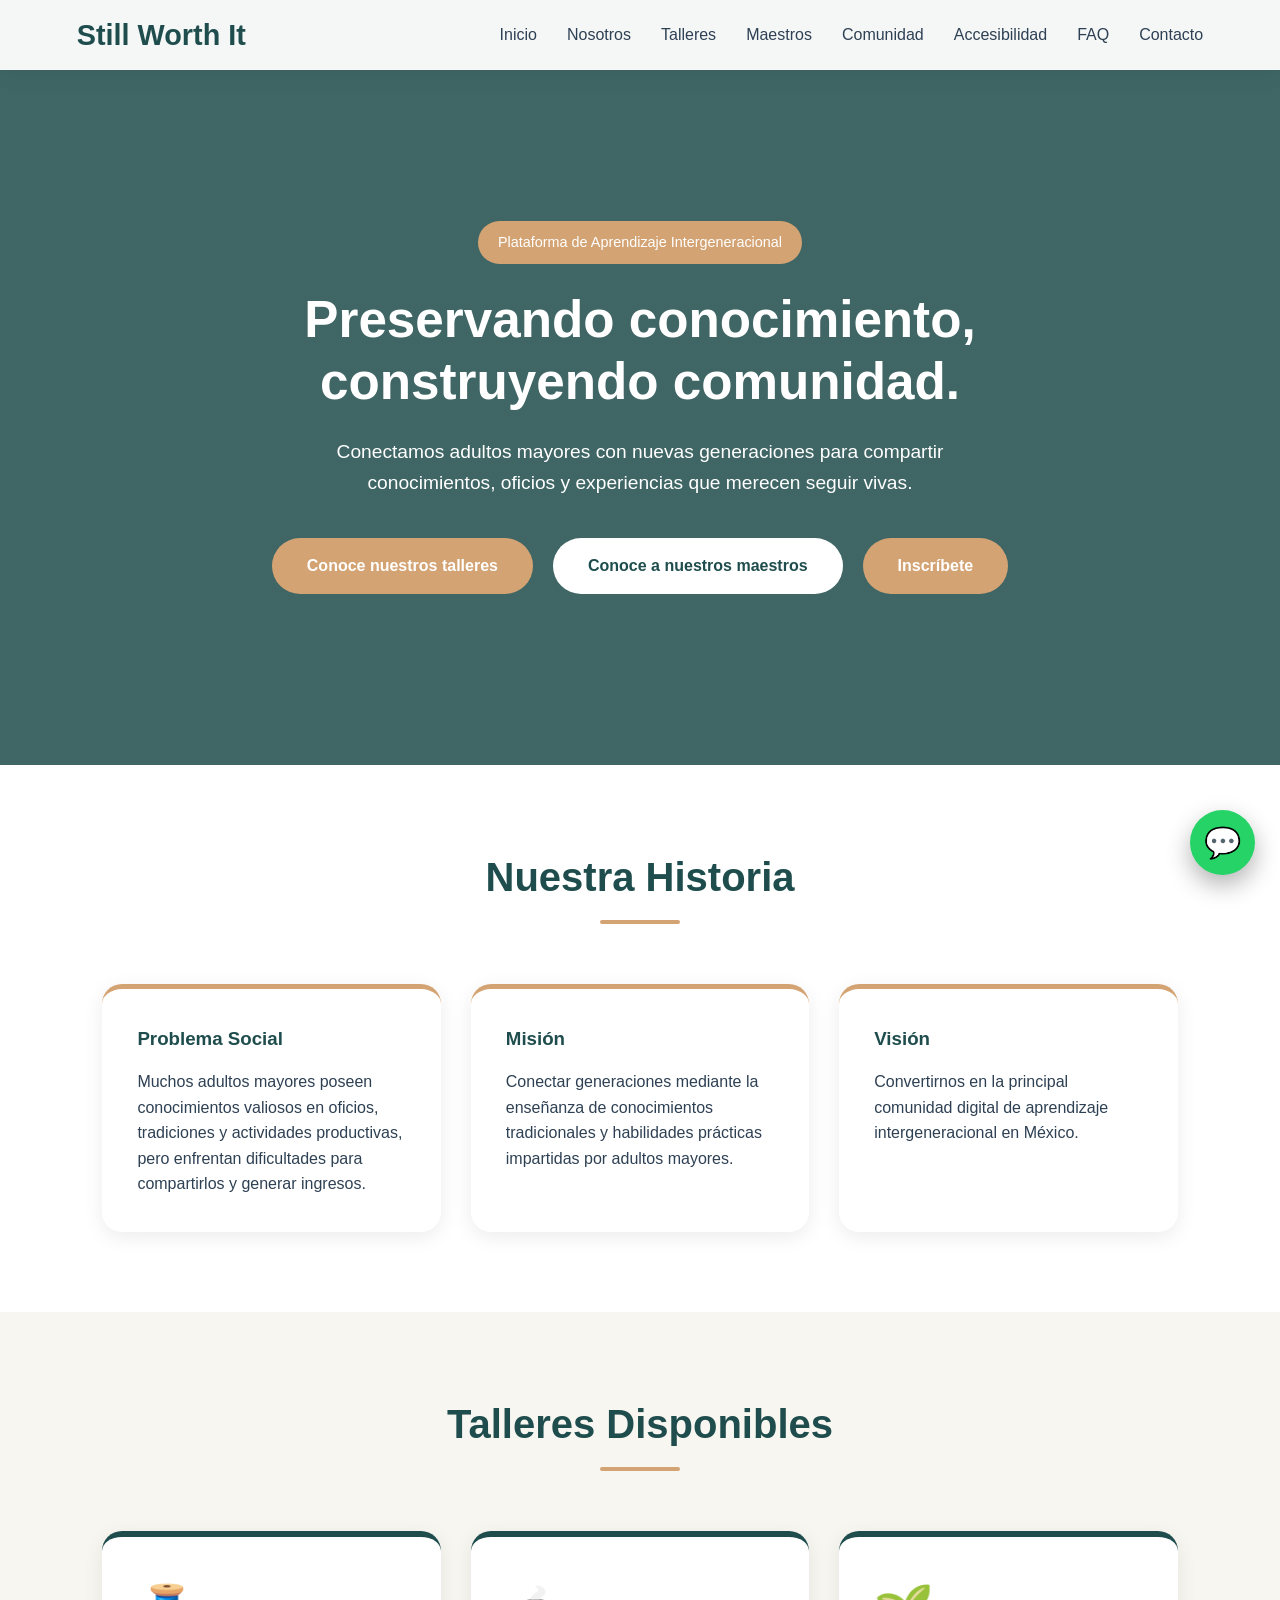
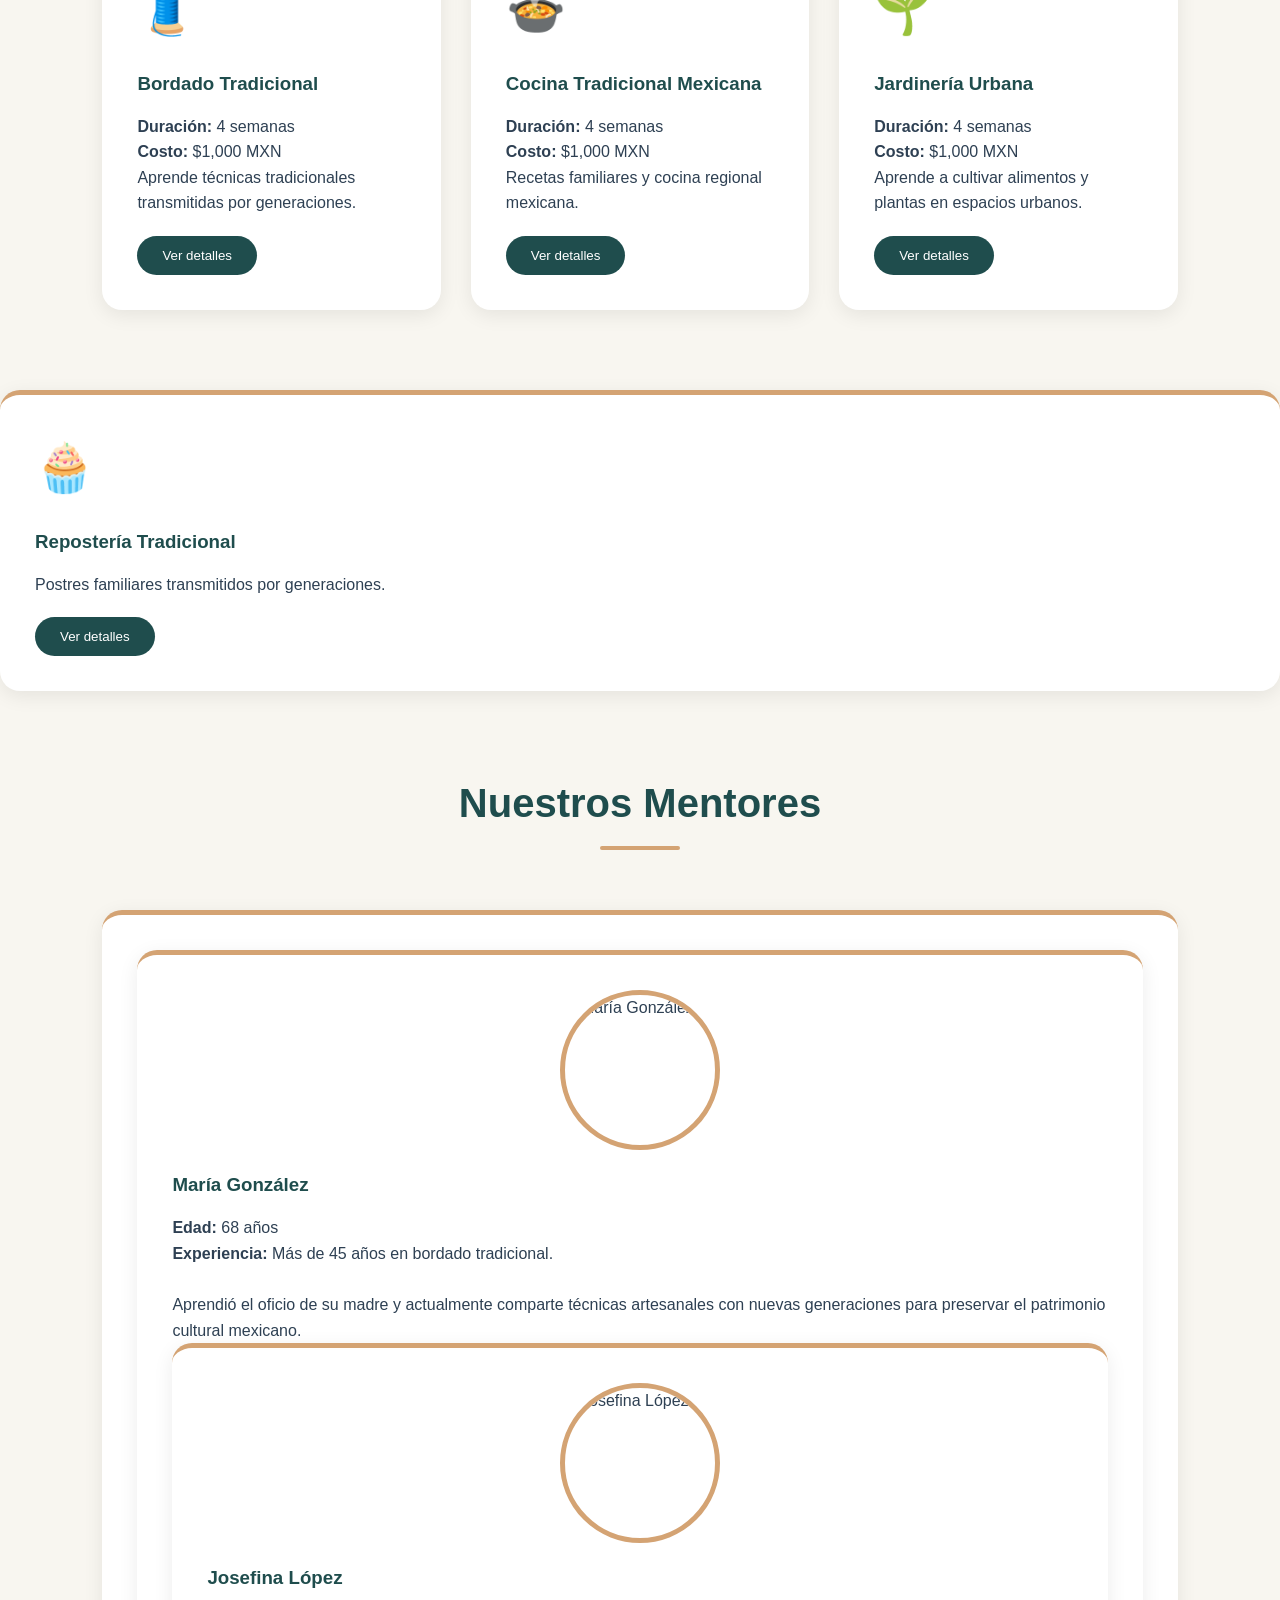
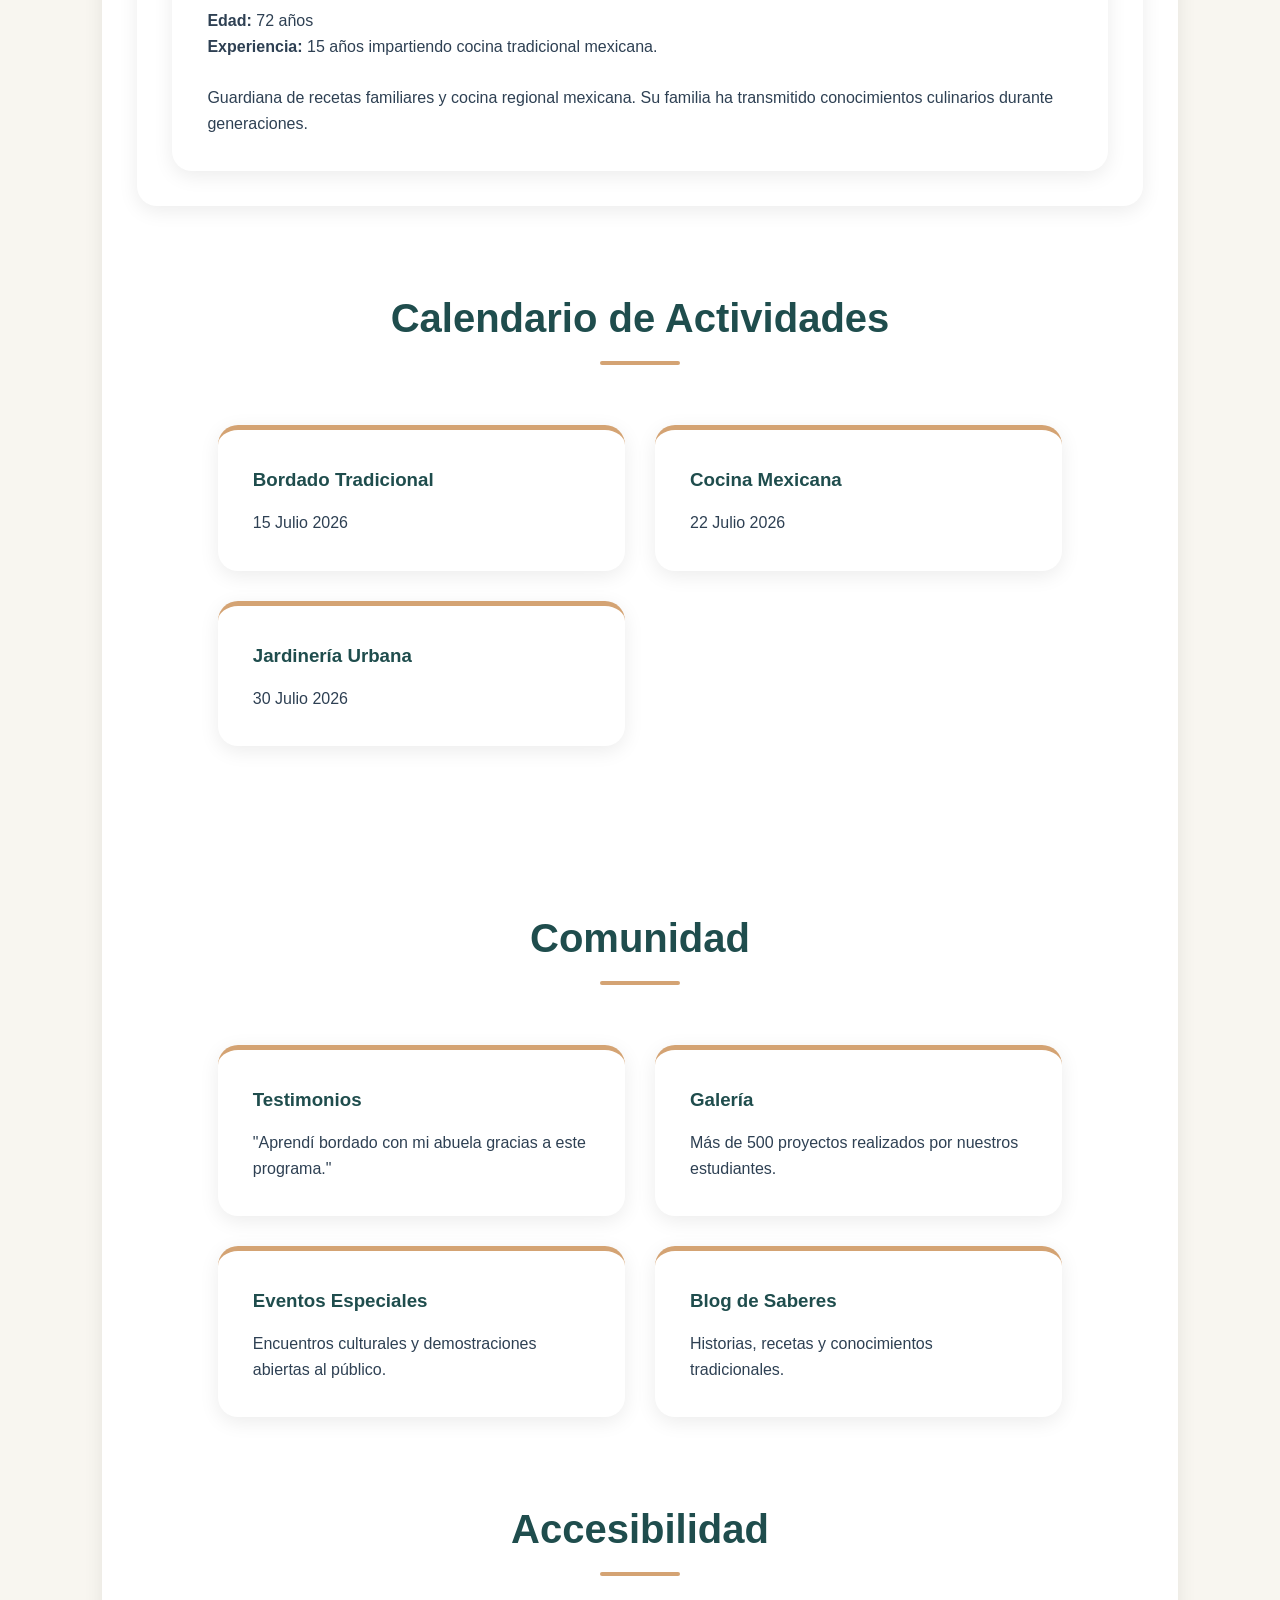
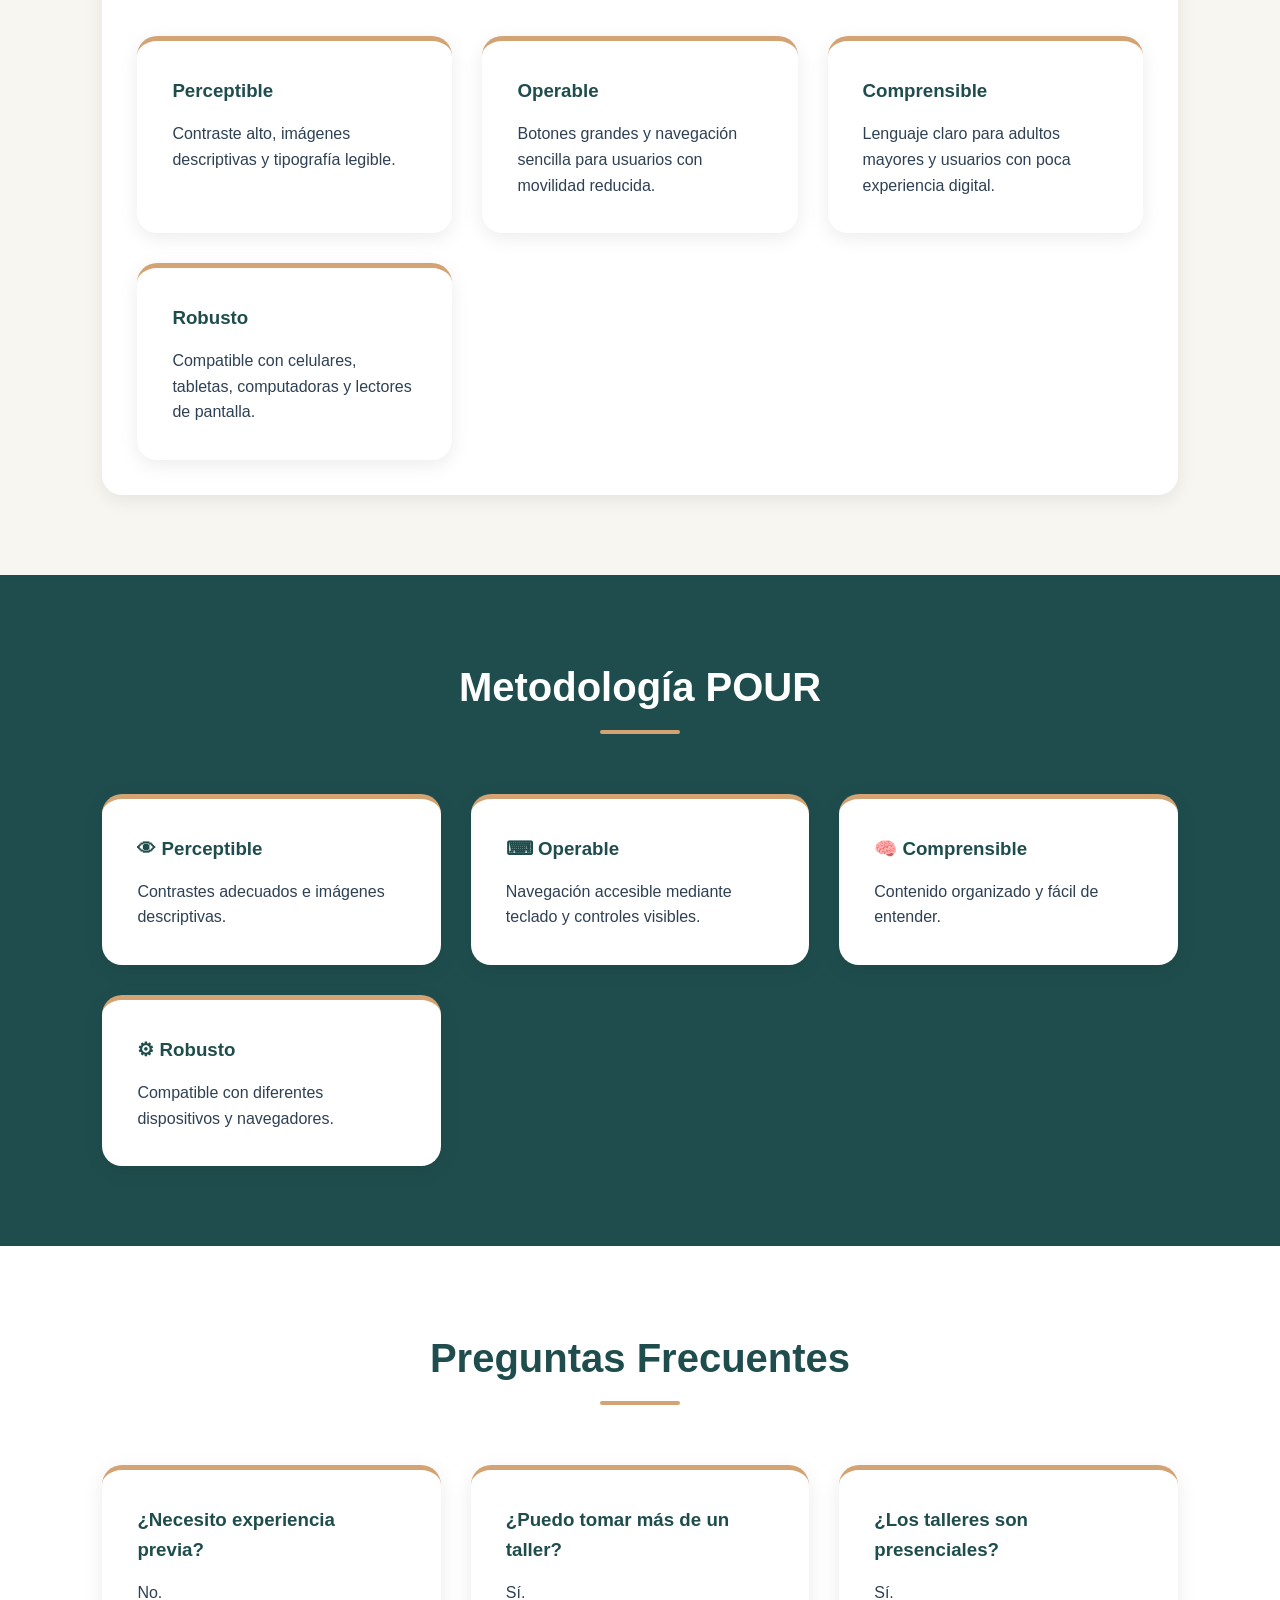
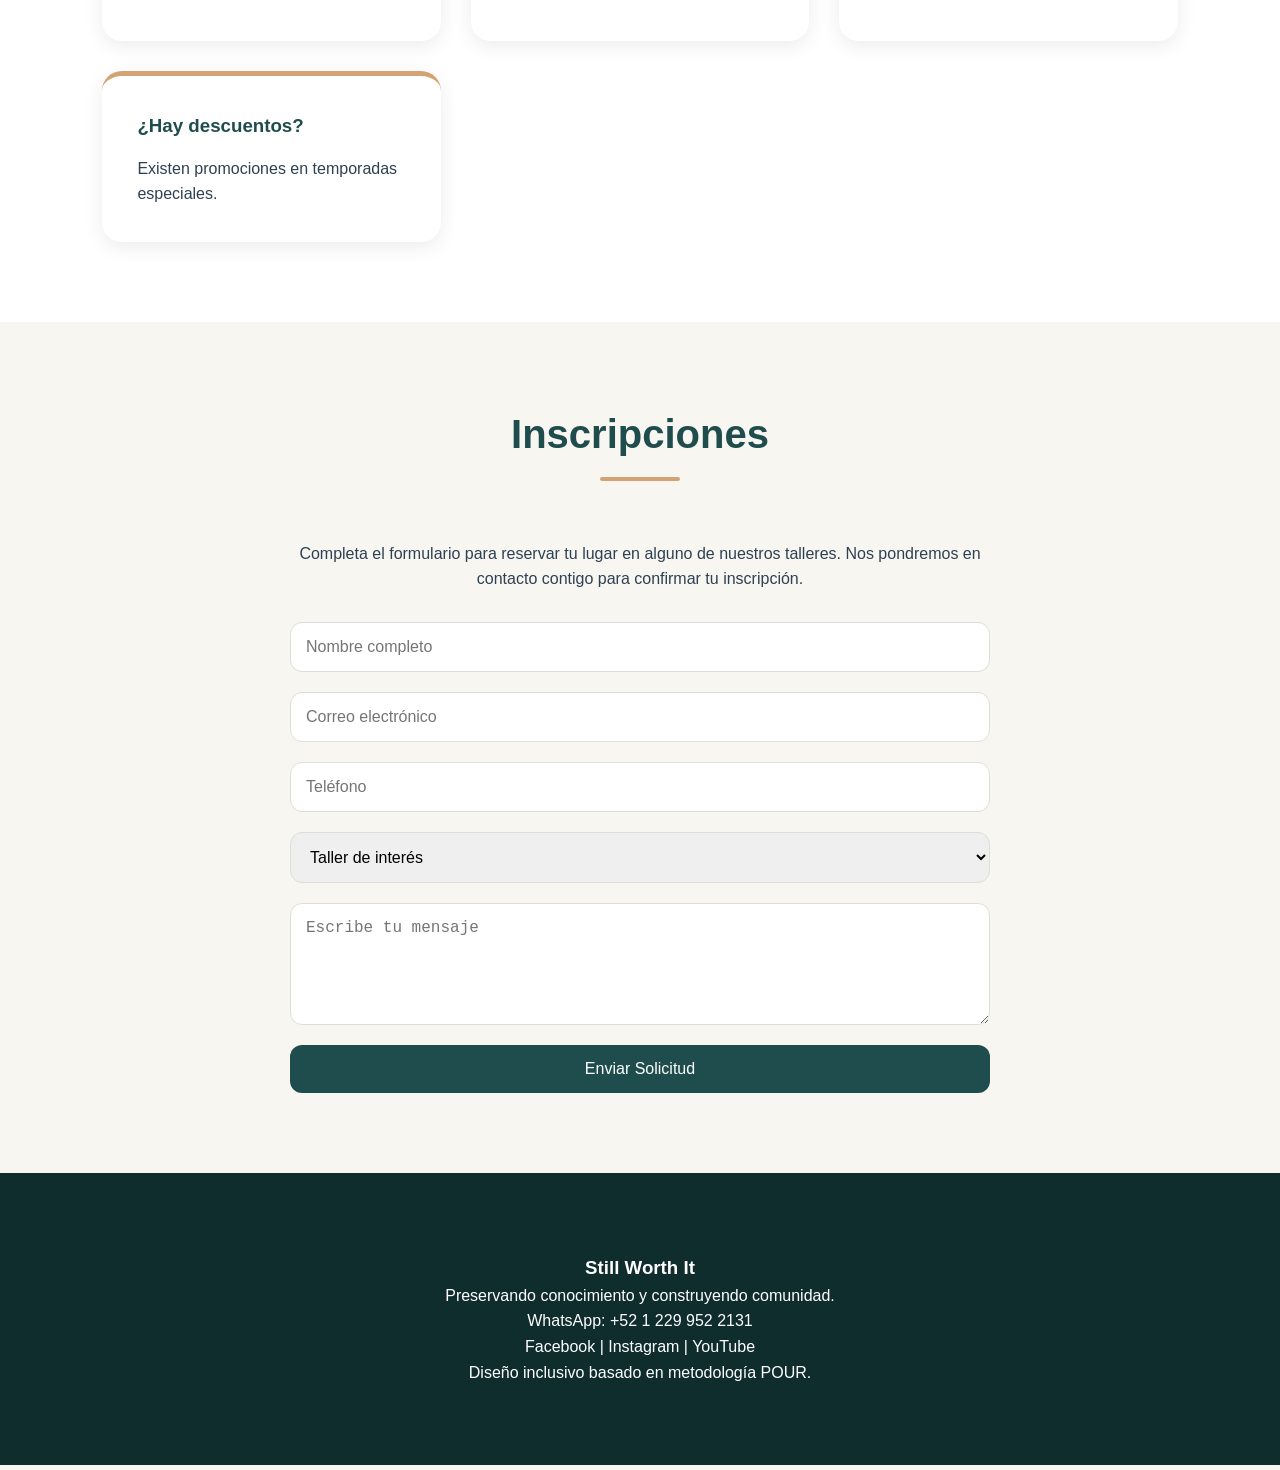
==== index.html @ 5012d3e4 "Eliminar accesibilidad duplicada y corregir talleres" ====
<!DOCTYPE html>
<html lang="es">

<head>

    <meta charset="UTF-8">
    <meta name="viewport" content="width=device-width, initial-scale=1.0">

    <title>Still Worth It</title>
<link rel="stylesheet"
href="static/css/style.css">

</head>

<body>

    <!-- NAVBAR -->

    <header class="navbar">

        <div class="logo">
            Still Worth It
        </div>

        <nav>

           <ul>
    <li><a href="#inicio">Inicio</a></li>
    <li><a href="#nosotros">Nosotros</a></li>
    <li><a href="#talleres">Talleres</a></li>
    <li><a href="#mentores">Maestros</a></li>
    <li><a href="#comunidad">Comunidad</a></li>
    <li><a href="#accesibilidad">Accesibilidad</a></li>
    <li><a href="#faq">FAQ</a></li>
    <li><a href="#contacto">Contacto</a></li>
</ul>

        </nav>

    </header>

    <!-- HERO -->

    <section id="inicio" class="hero">

        <div class="hero-content">

            <span class="badge">
                Plataforma de Aprendizaje Intergeneracional
            </span>

            <h1>
                Preservando conocimiento,
                construyendo comunidad.
            </h1>

            <p>

                Conectamos adultos mayores con nuevas generaciones para
                compartir conocimientos, oficios y experiencias que merecen
                seguir vivas.

            </p>

<div class="hero-buttons">

    <a href="#talleres" class="btn-primary">
        Conoce nuestros talleres
    </a>

    <a href="#mentores" class="btn-secondary">
        Conoce a nuestros maestros
    </a>

    <a href="#contacto" class="btn-primary">
        Inscríbete
    </a>

</div>

            </div>

        </div>

    </section>

    <!-- IMPACTO -->

<section id="nosotros" class="section">

<h2>Nuestra Historia</h2>

<div class="cards">

<div class="card">
<h3>Problema Social</h3>
<p>
Muchos adultos mayores poseen conocimientos valiosos en oficios,
tradiciones y actividades productivas, pero enfrentan dificultades para
compartirlos y generar ingresos.
</p>
</div>

<div class="card">
<h3>Misión</h3>
<p>
Conectar generaciones mediante la enseñanza de conocimientos
tradicionales y habilidades prácticas impartidas por adultos mayores.
</p>
</div>

<div class="card">
<h3>Visión</h3>
<p>
Convertirnos en la principal comunidad digital de aprendizaje
intergeneracional en México.
</p>
</div>

</div>

</section>

    <!-- TALLERES -->

    <section id="talleres" class="section">

    <h2>Talleres Disponibles</h2>

    <div class="cards">

        <div class="card">

            <div class="icon">🧵</div>

            <h3>Bordado Tradicional</h3>

            <p><strong>Duración:</strong> 4 semanas</p>

            <p><strong>Costo:</strong> $1,000 MXN</p>

            <p>
                Aprende técnicas tradicionales transmitidas por generaciones.
            </p>

            <button>Ver detalles</button>

        </div>

        <div class="card">

            <div class="icon">🍲</div>

            <h3>Cocina Tradicional Mexicana</h3>

            <p><strong>Duración:</strong> 4 semanas</p>

            <p><strong>Costo:</strong> $1,000 MXN</p>

            <p>
                Recetas familiares y cocina regional mexicana.
            </p>

            <button>Ver detalles</button>

        </div>

        <div class="card">

            <div class="icon">🌱</div>

            <h3>Jardinería Urbana</h3>

            <p><strong>Duración:</strong> 4 semanas</p>

            <p><strong>Costo:</strong> $1,000 MXN</p>

            <p>
                Aprende a cultivar alimentos y plantas en espacios urbanos.
            </p>

            <button>Ver detalles</button>

        </div>

    </div>

</section>

</div>

<div class="card">

<div class="icon">🧁</div>

<h3>Repostería Tradicional</h3>

<p>Postres familiares transmitidos por generaciones.</p>

<button>
Ver detalles
</button>

</div>

    <!-- MENTORES -->

    <section id="mentores" class="section">

        <h2>Nuestros Mentores</h2>

        <div class="cards">

            <div class="card">

<div class="card">

    <img
    class="mentor-img"
    src="https://randomuser.me/api/portraits/women/68.jpg"
    alt="María González">

    <h3>María González</h3>

    <p>

        <strong>Edad:</strong> 68 años<br>

        <strong>Experiencia:</strong>
        Más de 45 años en bordado tradicional.<br><br>

        Aprendió el oficio de su madre y actualmente comparte técnicas
        artesanales con nuevas generaciones para preservar el patrimonio
        cultural mexicano.

    </p>
<div class="card">

    <img
    class="mentor-img"
    src="https://randomuser.me/api/portraits/women/60.jpg"
    alt="Josefina López">

    <h3>Josefina López</h3>

    <p>

        <strong>Edad:</strong> 72 años<br>

        <strong>Experiencia:</strong>
        15 años impartiendo cocina tradicional mexicana.<br><br>

        Guardiana de recetas familiares y cocina regional mexicana.
        Su familia ha transmitido conocimientos culinarios durante
        generaciones.

    </p>

</div>

</div>            <section class="section">

<h2>Calendario de Actividades</h2>

<div class="cards">

<div class="card">
<h3>Bordado Tradicional</h3>
<p>15 Julio 2026</p>
</div>

<div class="card">
<h3>Cocina Mexicana</h3>
<p>22 Julio 2026</p>
</div>

<div class="card">
<h3>Jardinería Urbana</h3>
<p>30 Julio 2026</p>
</div>

</div>

</section>
<section id="comunidad" class="section">

<h2>Comunidad</h2>

<div class="cards">

<div class="card">
<h3>Testimonios</h3>
<p>
"Aprendí bordado con mi abuela gracias a este programa."
</p>
</div>

<div class="card">
<h3>Galería</h3>
<p>
Más de 500 proyectos realizados por nuestros estudiantes.
</p>
</div>

<div class="card">
<h3>Eventos Especiales</h3>
<p>
Encuentros culturales y demostraciones abiertas al público.
</p>
</div>

<div class="card">
<h3>Blog de Saberes</h3>
<p>
Historias, recetas y conocimientos tradicionales.
</p>
</div>

</div>

</section>
    <!-- POUR -->

<h2>Accesibilidad</h2>

<div class="cards">

<div class="card">
<h3>Perceptible</h3>
<p>
Contraste alto, imágenes descriptivas y tipografía legible.
</p>
</div>

<div class="card">
<h3>Operable</h3>
<p>
Botones grandes y navegación sencilla para usuarios con movilidad reducida.
</p>
</div>

<div class="card">
<h3>Comprensible</h3>
<p>
Lenguaje claro para adultos mayores y usuarios con poca experiencia digital.
</p>
</div>

<div class="card">
<h3>Robusto</h3>
<p>
Compatible con celulares, tabletas, computadoras y lectores de pantalla.
</p>
</div>

</div>

</section>
    <section id="pour" class="section">

        <h2>Metodología POUR</h2>

        <div class="cards">

            <div class="card">
                <h3>👁 Perceptible</h3>
                <p>Contrastes adecuados e imágenes descriptivas.</p>
            </div>

            <div class="card">
                <h3>⌨ Operable</h3>
                <p>Navegación accesible mediante teclado y controles visibles.</p>
            </div>

            <div class="card">
                <h3>🧠 Comprensible</h3>
                <p>Contenido organizado y fácil de entender.</p>
            </div>

            <div class="card">
                <h3>⚙ Robusto</h3>
                <p>Compatible con diferentes dispositivos y navegadores.</p>
            </div>

        </div>

    </section>
<section id="faq" class="section">

<h2>Preguntas Frecuentes</h2>

<div class="cards">

<div class="card">
<h3>¿Necesito experiencia previa?</h3>
<p>No.</p>
</div>

<div class="card">
<h3>¿Puedo tomar más de un taller?</h3>
<p>Sí.</p>
</div>

<div class="card">
<h3>¿Los talleres son presenciales?</h3>
<p>Sí.</p>
</div>

<div class="card">
<h3>¿Hay descuentos?</h3>
<p>Existen promociones en temporadas especiales.</p>
</div>

</div>

</section>

    <!-- CONTACTO -->

    <section id="contacto" class="section">

       <h2>Inscripciones</h2>
<p style="text-align:center;max-width:700px;margin:auto;margin-bottom:30px;">

Completa el formulario para reservar tu lugar en alguno de nuestros
talleres. Nos pondremos en contacto contigo para confirmar tu
inscripción.

</p>

        <form class="contact-form">

            <input
            type="text"
            placeholder="Nombre completo">

            <input
            type="email"
            placeholder="Correo electrónico">
<input
type="tel"
placeholder="Teléfono">
            <select>

                <option>Taller de interés</option>
                <option>Bordado Tradicional</option>
                <option>Cocina Tradicional</option>
                <option>Carpintería</option>
                <option>Huertos Urbanos</option>

            </select>

            <textarea
            rows="5"
            placeholder="Escribe tu mensaje"></textarea>

            <button type="submit">
                Enviar Solicitud
            </button>

        </form>

    </section>

    <!-- MODAL -->

    <div id="modal" class="modal">

        <div class="modal-content">

            <span class="close" onclick="closeModal()">
                &times;
            </span>

            <h2 id="modal-title"></h2>

            <br>

            <p id="modal-description"></p>

            <br>

            <p id="modal-instructor"></p>

            <br>

            <button class="btn-primary">
                Reservar Lugar
            </button>

        </div>

    </div>

    <!-- FOOTER -->

    <!-- FOOTER -->

<footer>

    <h3>Still Worth It</h3>

    <p>
        Preservando conocimiento y construyendo comunidad.
    </p>

    <p>
        WhatsApp: +52 1 229 952 2131
    </p>

    <p>
        Facebook | Instagram | YouTube
    </p>

    <p>
        Diseño inclusivo basado en metodología POUR.
    </p>

</footer>

<script src="static/js/main.js"></script>

<a
href="https://wa.me/5212299522131"
class="whatsapp-float"
target="_blank"
aria-label="WhatsApp">

💬

</a>

</body>
</html>
---- static/css/style.css ----
/* ==========================
   STILL WORTH IT
   DISEÑO PROFESIONAL
========================== */

*{
    margin:0;
    padding:0;
    box-sizing:border-box;
}

html{
    scroll-behavior:smooth;
}

body{

    font-family:'Poppins',sans-serif;

    background:#F8F6F0;

    color:#2E4053;

    line-height:1.6;
}

/* ==========================
   NAVBAR
========================== */

.navbar{

    position:fixed;

    top:0;

    width:100%;

    z-index:1000;

    display:flex;

    justify-content:space-between;

    align-items:center;

    padding:12px 6%;

    background:rgba(255,255,255,0.95);

    backdrop-filter: blur(10px);

    box-shadow:0 4px 20px rgba(0,0,0,.08);
}

.logo{

    font-size:1.8rem;

    font-weight:700;

    color:#1F4D4D;
}

.navbar ul{

    display:flex;

    list-style:none;

    gap:30px;
}

.navbar a{

    text-decoration:none;

    color:#2E4053;

    font-weight:500;

    transition:.3s;
}

.navbar a:hover{

    color:#D4A373;
}

/* ==========================
   HERO
========================== */

.hero{

    min-height:85vh;

    display:flex;

    justify-content:center;

    align-items:center;

    text-align:center;

    padding:150px 10% 100px;

    background:
    linear-gradient(
    rgba(31,77,77,.85),
    rgba(31,77,77,.85)
    ),

    url("https://images.unsplash.com/photo-1517048676732-d65bc937f952?w=1800");

    background-size:cover;

    background-position:center;

    color:white;
}

.hero-content{

    max-width:900px;
}

.badge{

    display:inline-block;

    background:#D4A373;

    color:white;

    padding:10px 20px;

    border-radius:30px;

    margin-bottom:25px;

    font-size:.9rem;
}

.hero h1{

    font-size:3.2rem;

    max-width:800px;

    margin:auto;

    margin-bottom:25px;

    line-height:1.2;
}
  
.hero p{

    font-size:1.2rem;

    margin-bottom:40px;

    max-width:700px;

    margin-left:auto;

    margin-right:auto;
}

.hero-buttons{

    display:flex;

    justify-content:center;

    gap:20px;

    flex-wrap:wrap;
}

.btn-primary{

    background:#D4A373;

    color:white;

    text-decoration:none;

    padding:15px 35px;

    border-radius:50px;

    font-weight:600;

    transition:.3s;
}

.btn-primary:hover{

    transform:translateY(-3px);
}

.btn-secondary{

    background:white;

    color:#1F4D4D;

    text-decoration:none;

    padding:15px 35px;

    border-radius:50px;

    font-weight:600;
}

/* ==========================
   SECCIONES
========================== */

.section{

    padding:80px 8%;
}

.section h2{

    text-align:center;

    color:#1F4D4D;

    font-size:2.5rem;

    margin-bottom:60px;
}

/* ==========================
   STATS
========================== */

.stats{

    display:grid;

    grid-template-columns:
    repeat(auto-fit,minmax(250px,1fr));

    gap:30px;
}

.stat-box{

    background:white;

    border-radius:20px;

    padding:40px;

    text-align:center;

    box-shadow:0 15px 40px rgba(0,0,0,.08);

    transition:.3s;
}

.stat-box:hover{

    transform:translateY(-10px);
}

.counter{

    font-size:3rem;

    color:#1F4D4D;

    margin-bottom:10px;
}

/* ==========================
   COMO FUNCIONA
========================== */

.process-grid{

    display:grid;

    grid-template-columns:
    repeat(auto-fit,minmax(250px,1fr));

    gap:30px;
}

.process-card{

    background:white;

    padding:40px;

    border-radius:20px;

    text-align:center;

    box-shadow:0 10px 30px rgba(0,0,0,.08);
}

.step{

    width:70px;

    height:70px;

    border-radius:50%;

    background:#1F4D4D;

    color:white;

    margin:auto;

    display:flex;

    justify-content:center;

    align-items:center;

    font-size:1.5rem;

    font-weight:bold;

    margin-bottom:20px;
}

/* ==========================
   TARJETAS
========================== */

.cards{

    display:grid;

    grid-template-columns:
    repeat(auto-fit,minmax(300px,1fr));

    gap:30px;
}

.card{

    background:white;

    border-top:5px solid #D4A373;

    border-radius:20px;

    padding:35px;

    box-shadow:0 5px 20px rgba(0,0,0,.08);

    transition:.3s;
}

.card:hover{

    transform:translateY(-10px);
}

.icon{

    font-size:3rem;

    margin-bottom:20px;
}

.card h3{

    margin-bottom:15px;

    color:#1F4D4D;
}

.card button{

    margin-top:20px;

    background:#1F4D4D;

    color:white;

    border:none;

    padding:12px 25px;

    border-radius:30px;

    cursor:pointer;
}

/* ==========================
   MENTORES
========================== */

.mentor-img{

    width:120px;

    height:120px;

    border-radius:50%;

    object-fit:cover;

    display:block;

    margin:auto;

    margin-bottom:20px;

    border:5px solid #D4A373;
}

/* ==========================
   FORMULARIO
========================== */

.contact-form{

    max-width:700px;

    margin:auto;

    display:flex;

    flex-direction:column;

    gap:20px;
}

.contact-form input,
.contact-form select,
.contact-form textarea{

    padding:15px;

    border:1px solid #ddd;

    border-radius:12px;

    font-size:1rem;
}

.contact-form button{

    background:#1F4D4D;

    color:white;

    border:none;

    padding:15px;

    border-radius:12px;

    cursor:pointer;

    font-size:1rem;
}

/* ==========================
   MODAL
========================== */

.modal{

    display:none;

    position:fixed;

    top:0;
    left:0;

    width:100%;
    height:100%;

    background:rgba(0,0,0,.75);

    z-index:9999;
}

.modal-content{

    background:white;

    width:90%;

    max-width:600px;

    margin:100px auto;

    padding:40px;

    border-radius:20px;

    position:relative;
}

.close{

    position:absolute;

    top:15px;
    right:20px;

    font-size:30px;

    cursor:pointer;
}

/* ==========================
   FOOTER
========================== */

footer{

    background:#1F4D4D;

    color:white;

    text-align:center;

    padding:50px 20px;
}

/* ==========================
   RESPONSIVE
========================== */

@media(max-width:900px){

    .navbar{

        flex-direction:column;

        gap:15px;
    }

    .navbar ul{

        flex-wrap:wrap;

        justify-content:center;
    }

    .hero h1{

        font-size:2.8rem;
    }

    .hero p{

        font-size:1rem;
    }

}

@media(max-width:600px){

    .hero h1{

        font-size:2.2rem;
    }

    .section{

        padding:70px 5%;
    }

}
.whatsapp-float{

position:fixed;

bottom:25px;

right:25px;

width:65px;

height:65px;

border-radius:50%;

background:#25D366;

display:flex;

justify-content:center;

align-items:center;

font-size:30px;

text-decoration:none;

color:white;

box-shadow:0 10px 25px rgba(0,0,0,.3);

z-index:9999;
}

.whatsapp-float:hover{

transform:scale(1.1);
}

.card p{
font-size:1rem;
}

input:focus,
select:focus,
textarea:focus{

outline:3px solid #D4A373;
}

img{
max-width:100%;
}
/* ==========================
   SECCIONES ALTERNADAS
========================== */

#nosotros,
#comunidad,
#faq,
#accesibilidad{

    background:#FFFFFF;
}

/* ==========================
   TALLERES DESTACADOS
========================== */

#talleres .card{

    border-top:6px solid #1F4D4D;
}

/* ==========================
   POUR
========================== */

#pour{

    background:#1F4D4D;
}

#pour h2{

    color:white;
}

#pour .card{

    background:white;
}

/* ==========================
   TITULOS
========================== */

.section h2{

    position:relative;

    padding-bottom:15px;
}

.section h2::after{

    content:"";

    position:absolute;

    left:50%;

    transform:translateX(-50%);

    bottom:0;

    width:80px;

    height:4px;

    background:#D4A373;

    border-radius:20px;
}

/* ==========================
   MENTORES
========================== */

.mentor-img{

    width:160px;

    height:160px;
}

/* ==========================
   IMPACTO
========================== */

.stat-box{

    background:#1F4D4D;

    color:white;
}

.counter{

    color:white;
}

/* ==========================
   FOOTER
========================== */

footer{

    background:#0f2d2d;

    color:white;

    text-align:center;

    padding:80px 20px;
}
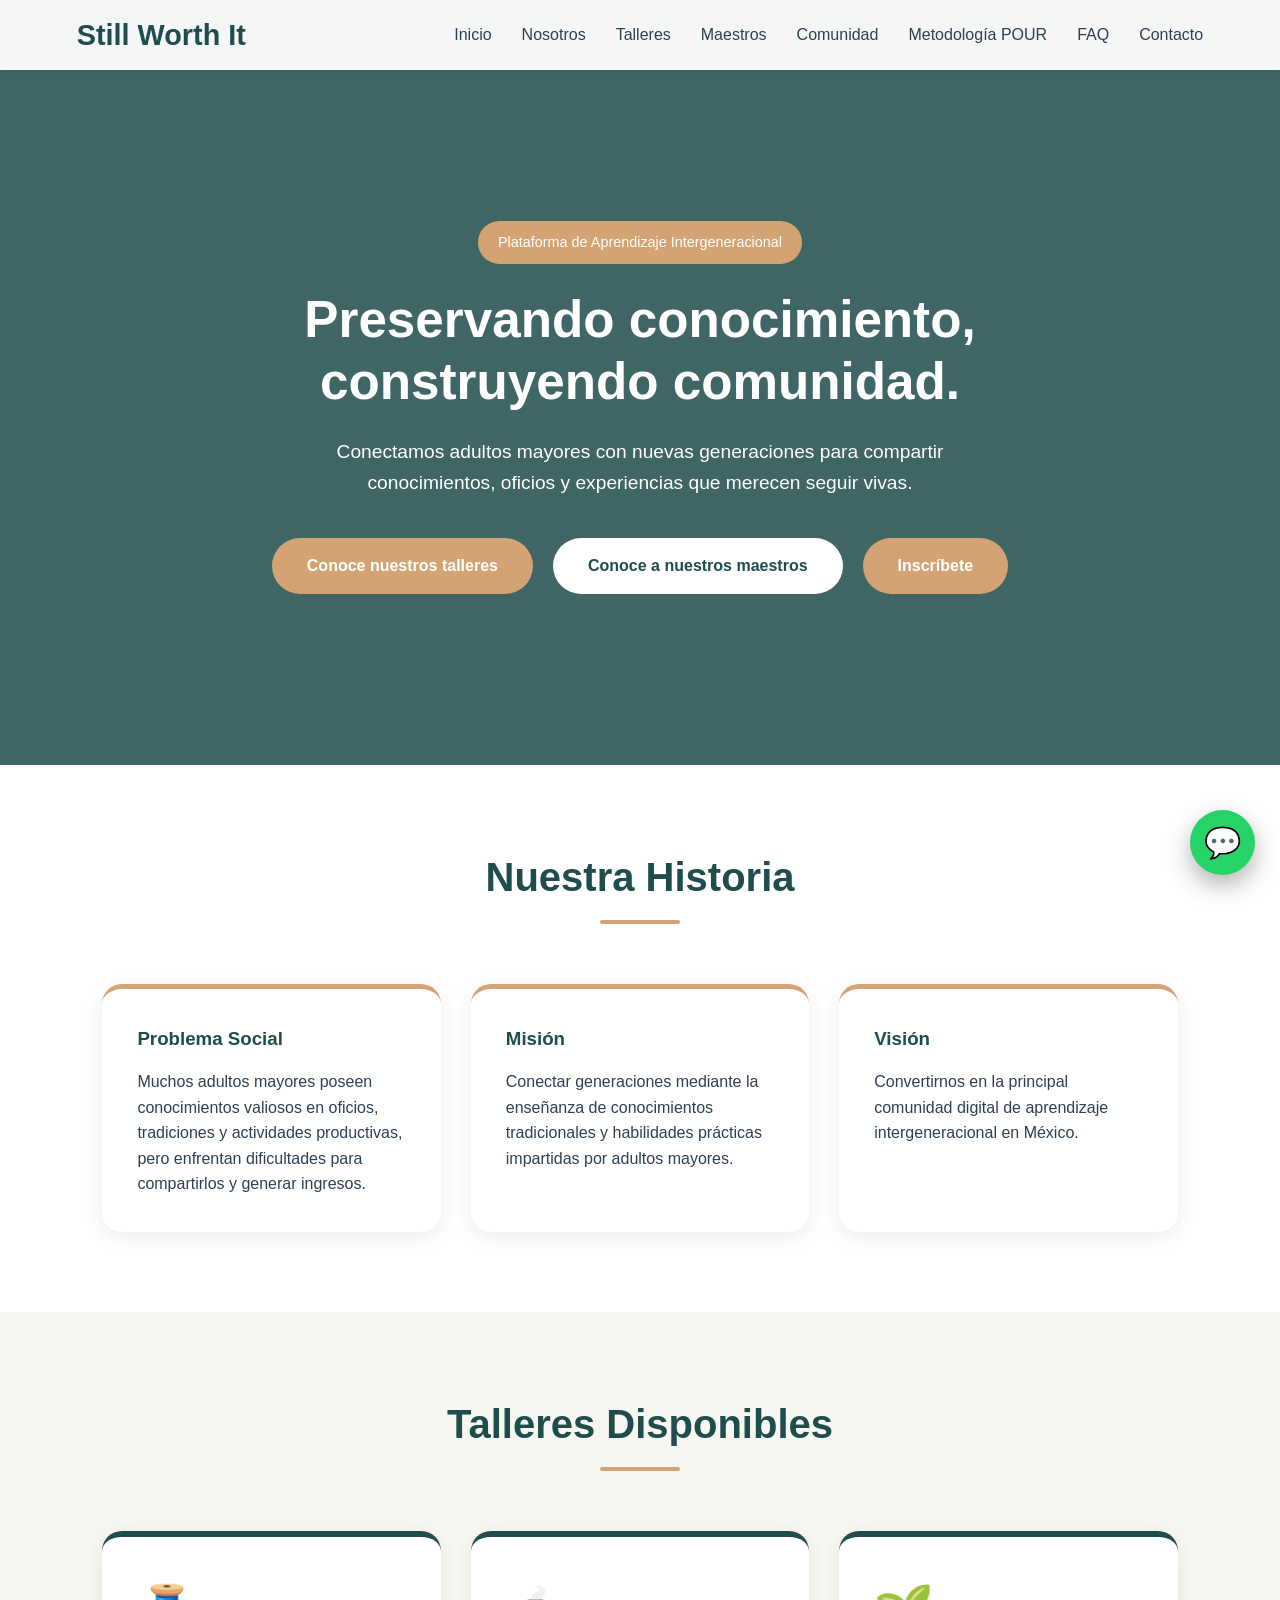
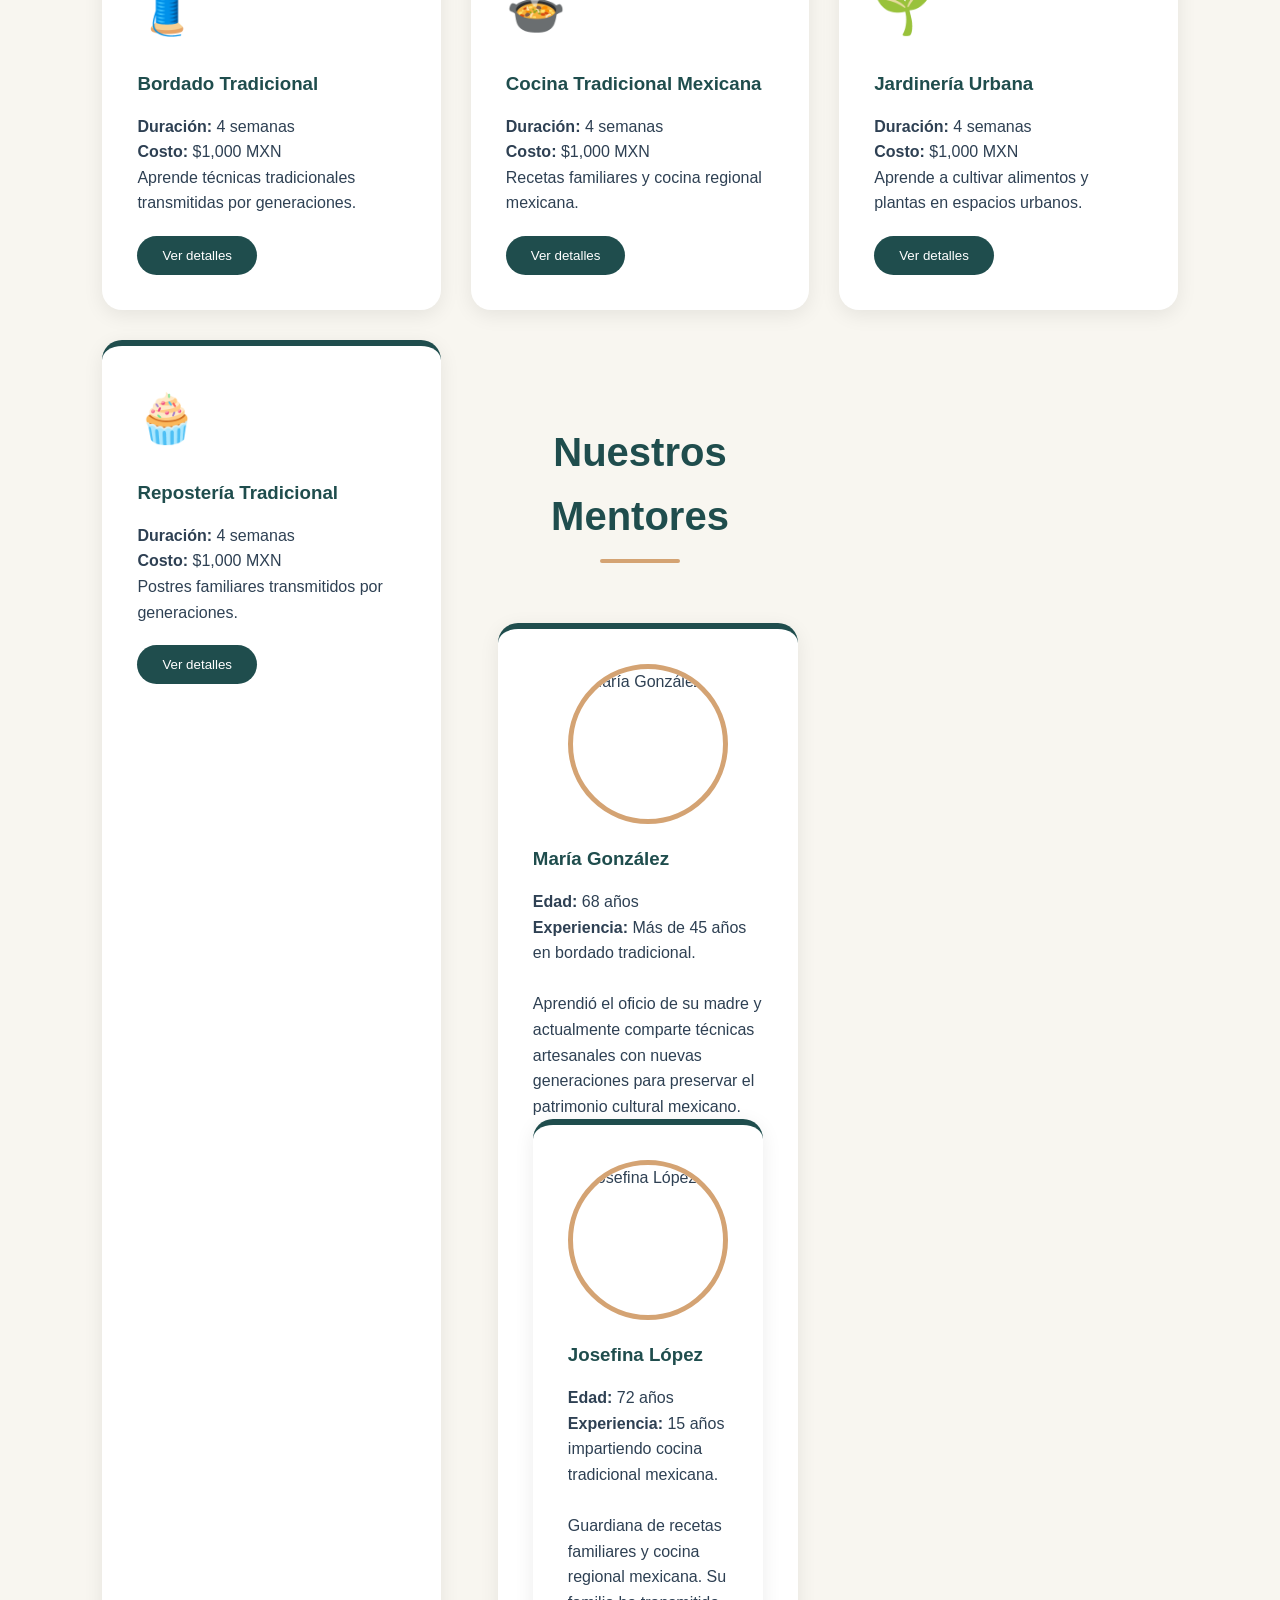
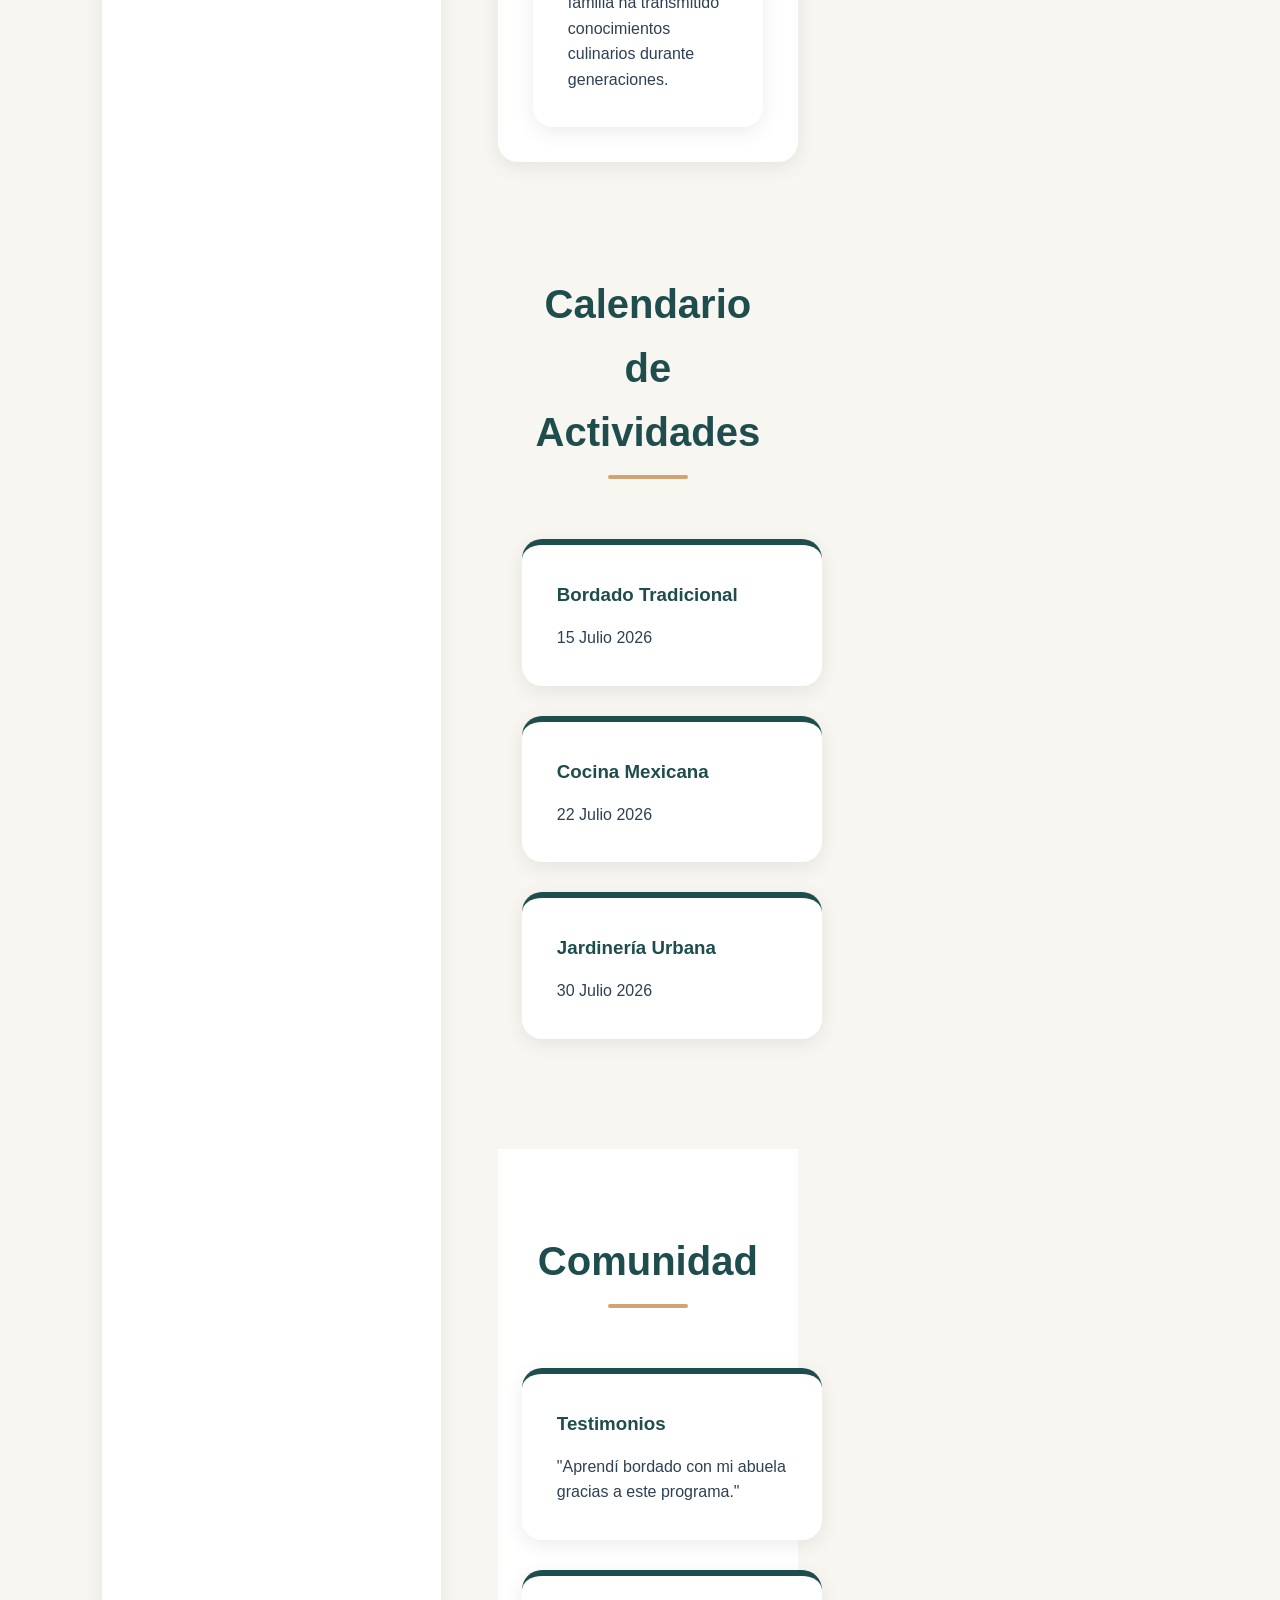
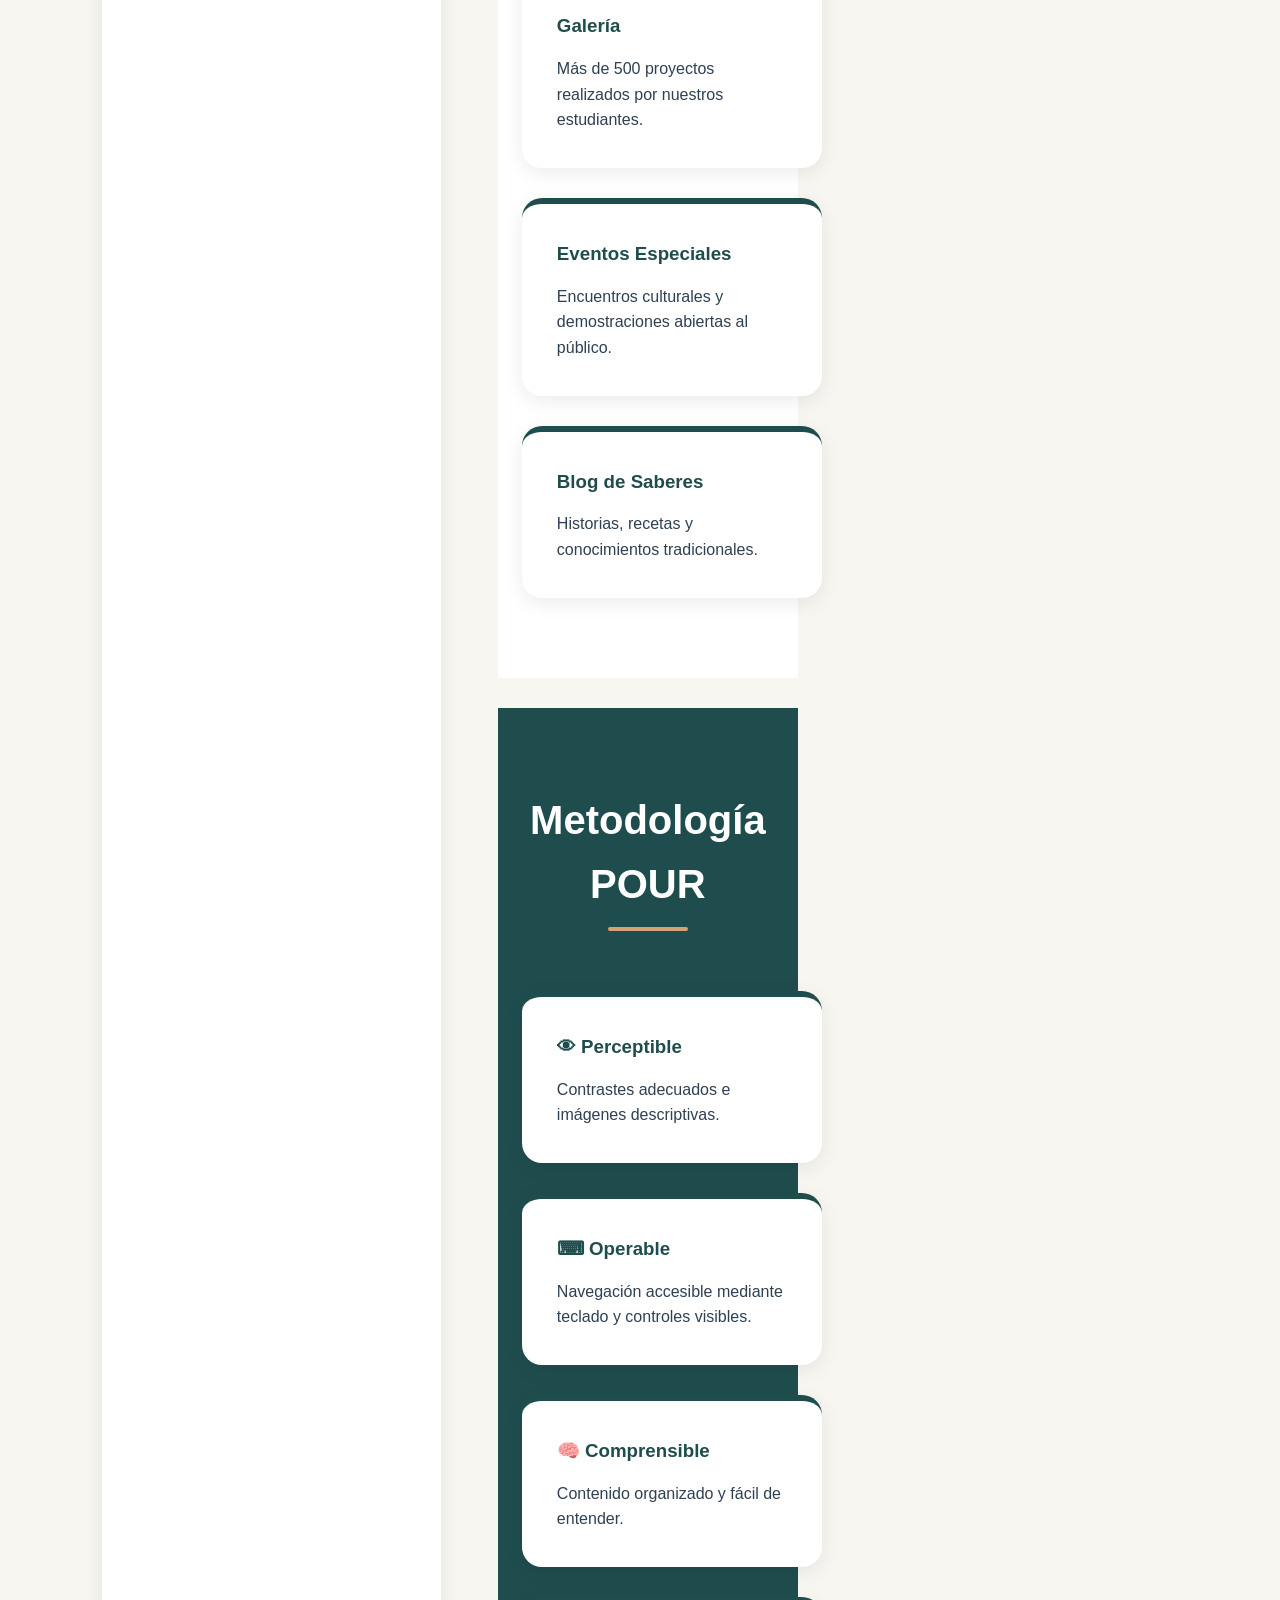
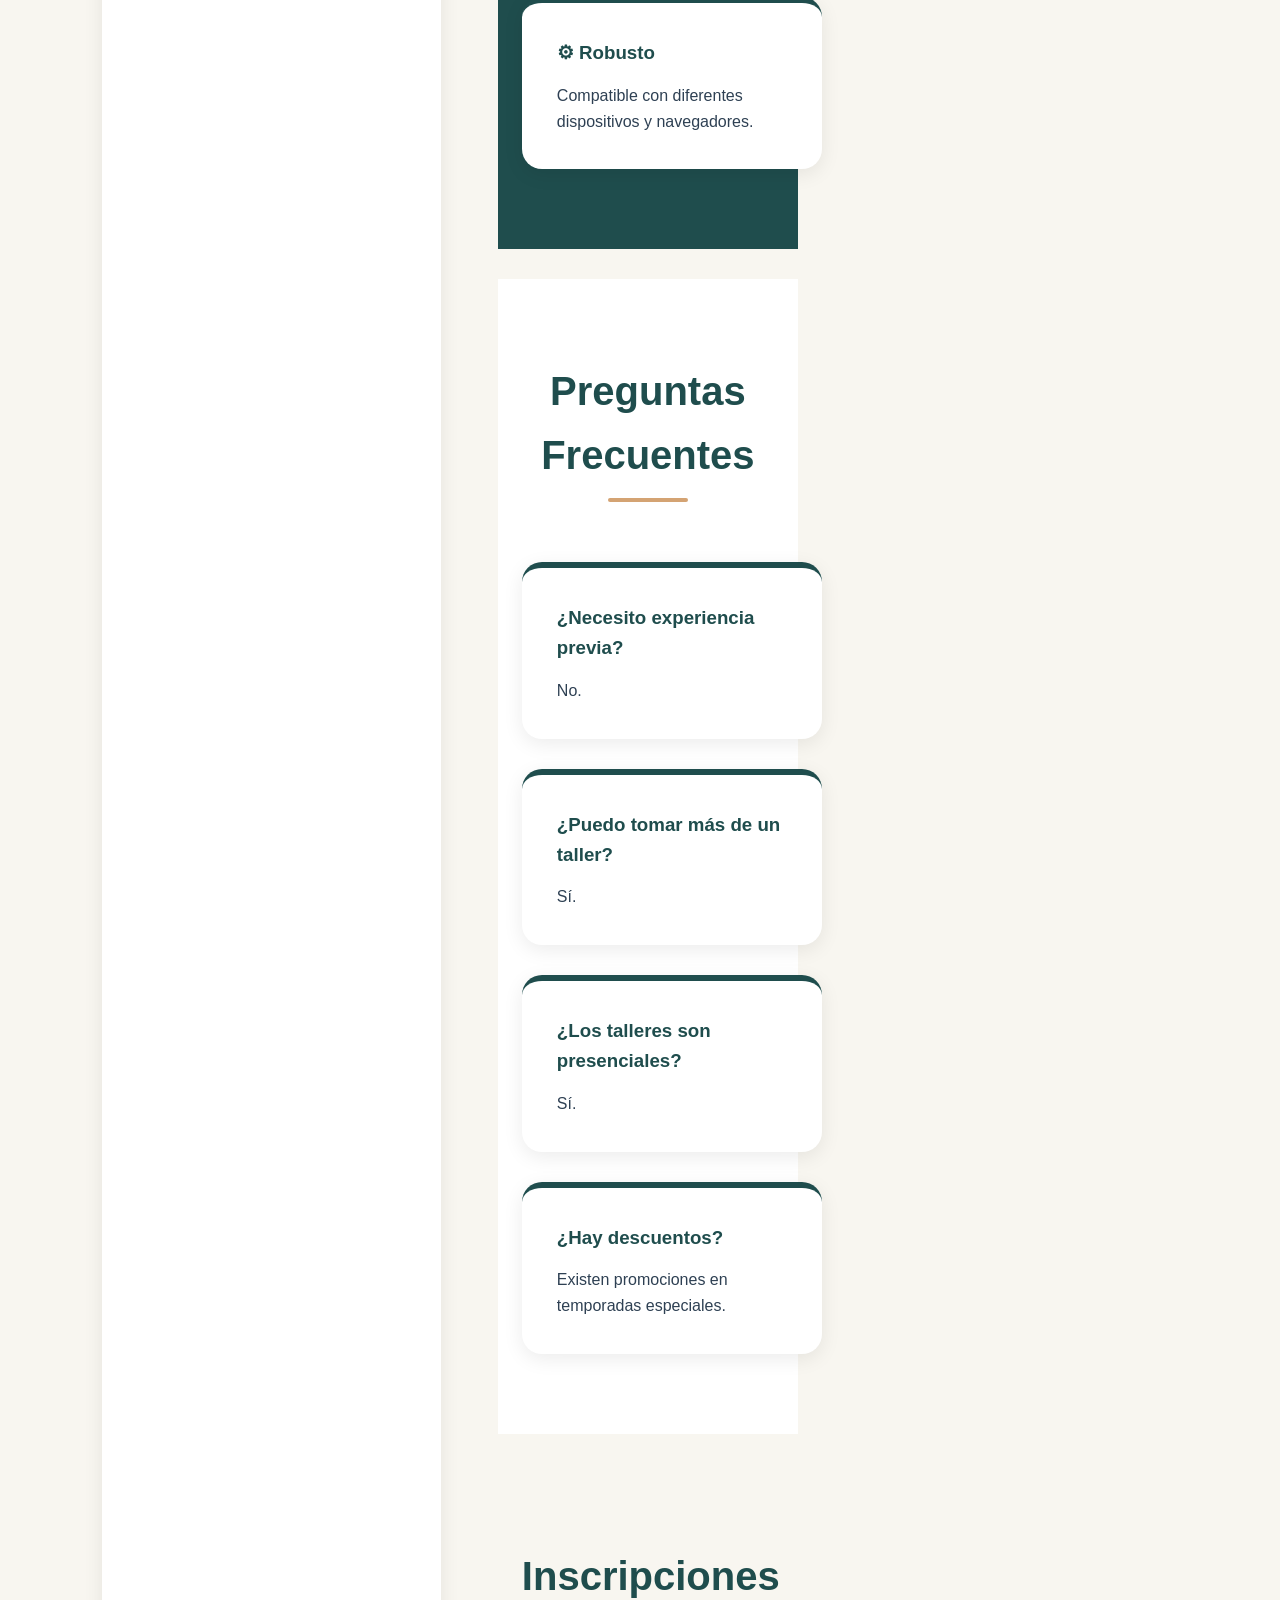
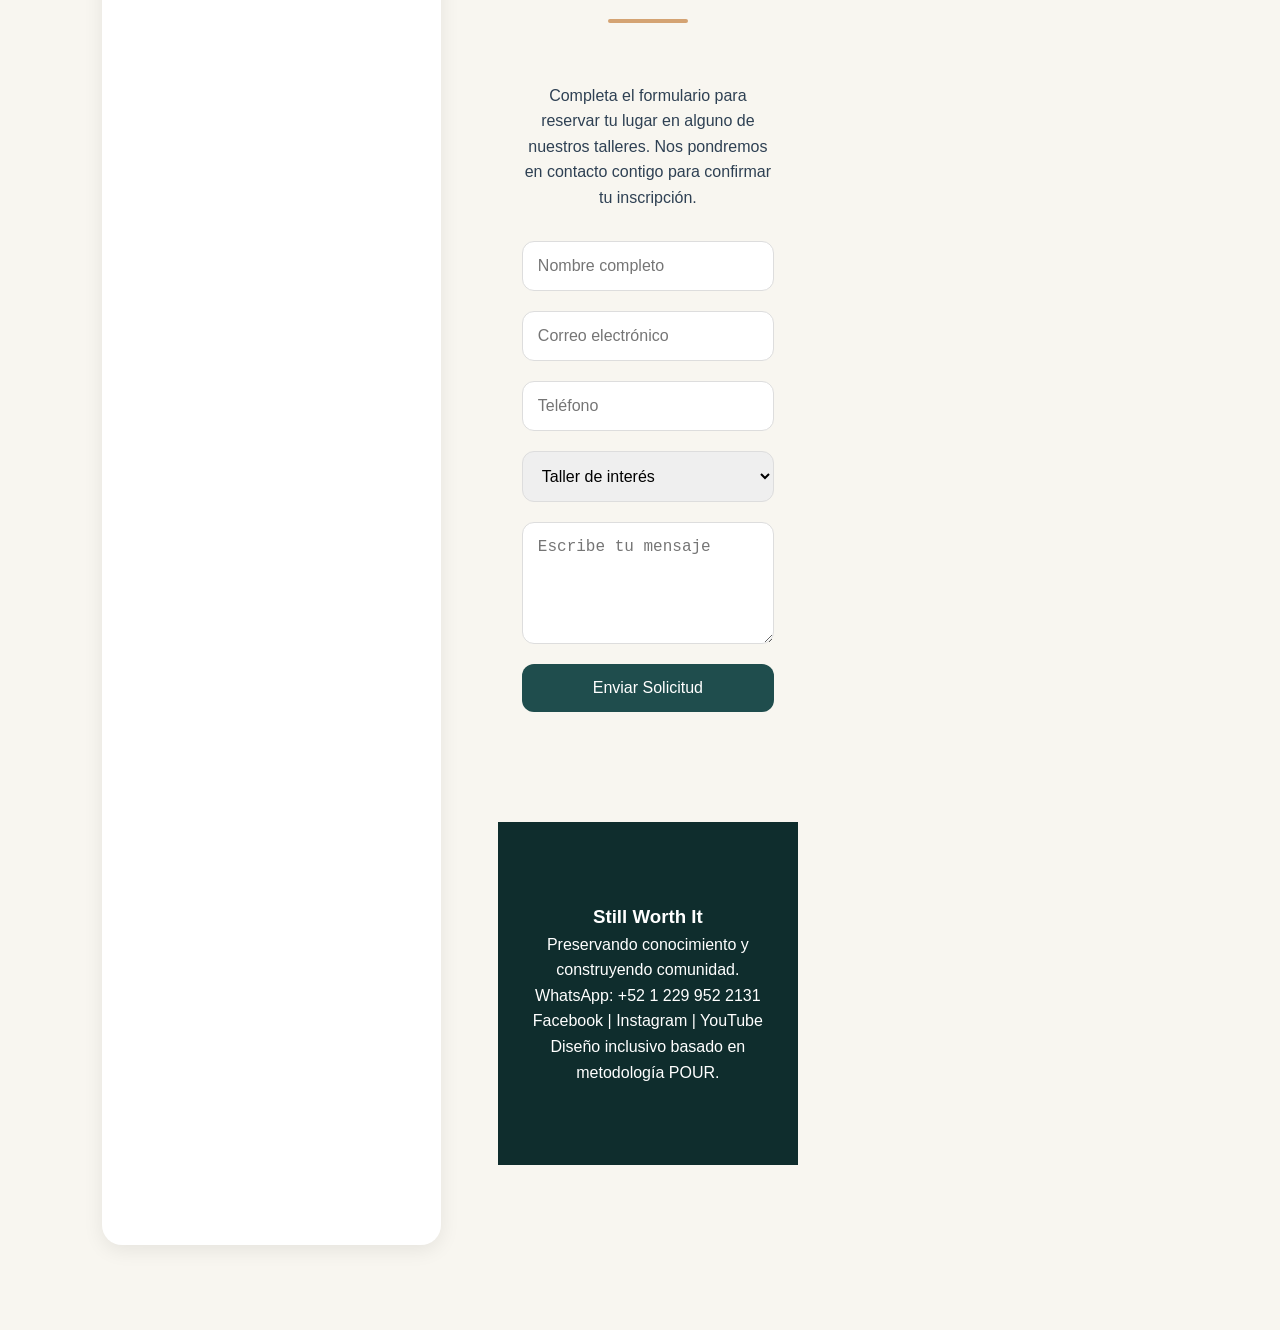
==== commit 3a56a4ee: "Corregir talleres, mentores y POUR" ====
--- a/index.html
+++ b/index.html
@@ -30,7 +30,7 @@
     <li><a href="#talleres">Talleres</a></li>
     <li><a href="#mentores">Maestros</a></li>
     <li><a href="#comunidad">Comunidad</a></li>
-    <li><a href="#accesibilidad">Accesibilidad</a></li>
+    <li><a href="#pour">Metodología POUR</a></li>
     <li><a href="#faq">FAQ</a></li>
     <li><a href="#contacto">Contacto</a></li>
 </ul>
@@ -183,23 +183,21 @@
 
         </div>
 
-    </div>
-
-</section>
-
-</div>
-
-<div class="card">
-
-<div class="icon">🧁</div>
-
-<h3>Repostería Tradicional</h3>
-
-<p>Postres familiares transmitidos por generaciones.</p>
-
-<button>
-Ver detalles
-</button>
+<div class="card">
+
+    <div class="icon">🧁</div>
+
+    <h3>Repostería Tradicional</h3>
+
+    <p><strong>Duración:</strong> 4 semanas</p>
+
+    <p><strong>Costo:</strong> $1,000 MXN</p>
+
+    <p>
+        Postres familiares transmitidos por generaciones.
+    </p>
+
+    <button>Ver detalles</button>
 
 </div>
 
@@ -212,8 +210,6 @@
         <div class="cards">
 
             <div class="card">
-
-<div class="card">
 
     <img
     class="mentor-img"
@@ -321,41 +317,6 @@
 </section>
     <!-- POUR -->
 
-<h2>Accesibilidad</h2>
-
-<div class="cards">
-
-<div class="card">
-<h3>Perceptible</h3>
-<p>
-Contraste alto, imágenes descriptivas y tipografía legible.
-</p>
-</div>
-
-<div class="card">
-<h3>Operable</h3>
-<p>
-Botones grandes y navegación sencilla para usuarios con movilidad reducida.
-</p>
-</div>
-
-<div class="card">
-<h3>Comprensible</h3>
-<p>
-Lenguaje claro para adultos mayores y usuarios con poca experiencia digital.
-</p>
-</div>
-
-<div class="card">
-<h3>Robusto</h3>
-<p>
-Compatible con celulares, tabletas, computadoras y lectores de pantalla.
-</p>
-</div>
-
-</div>
-
-</section>
     <section id="pour" class="section">
 
         <h2>Metodología POUR</h2>
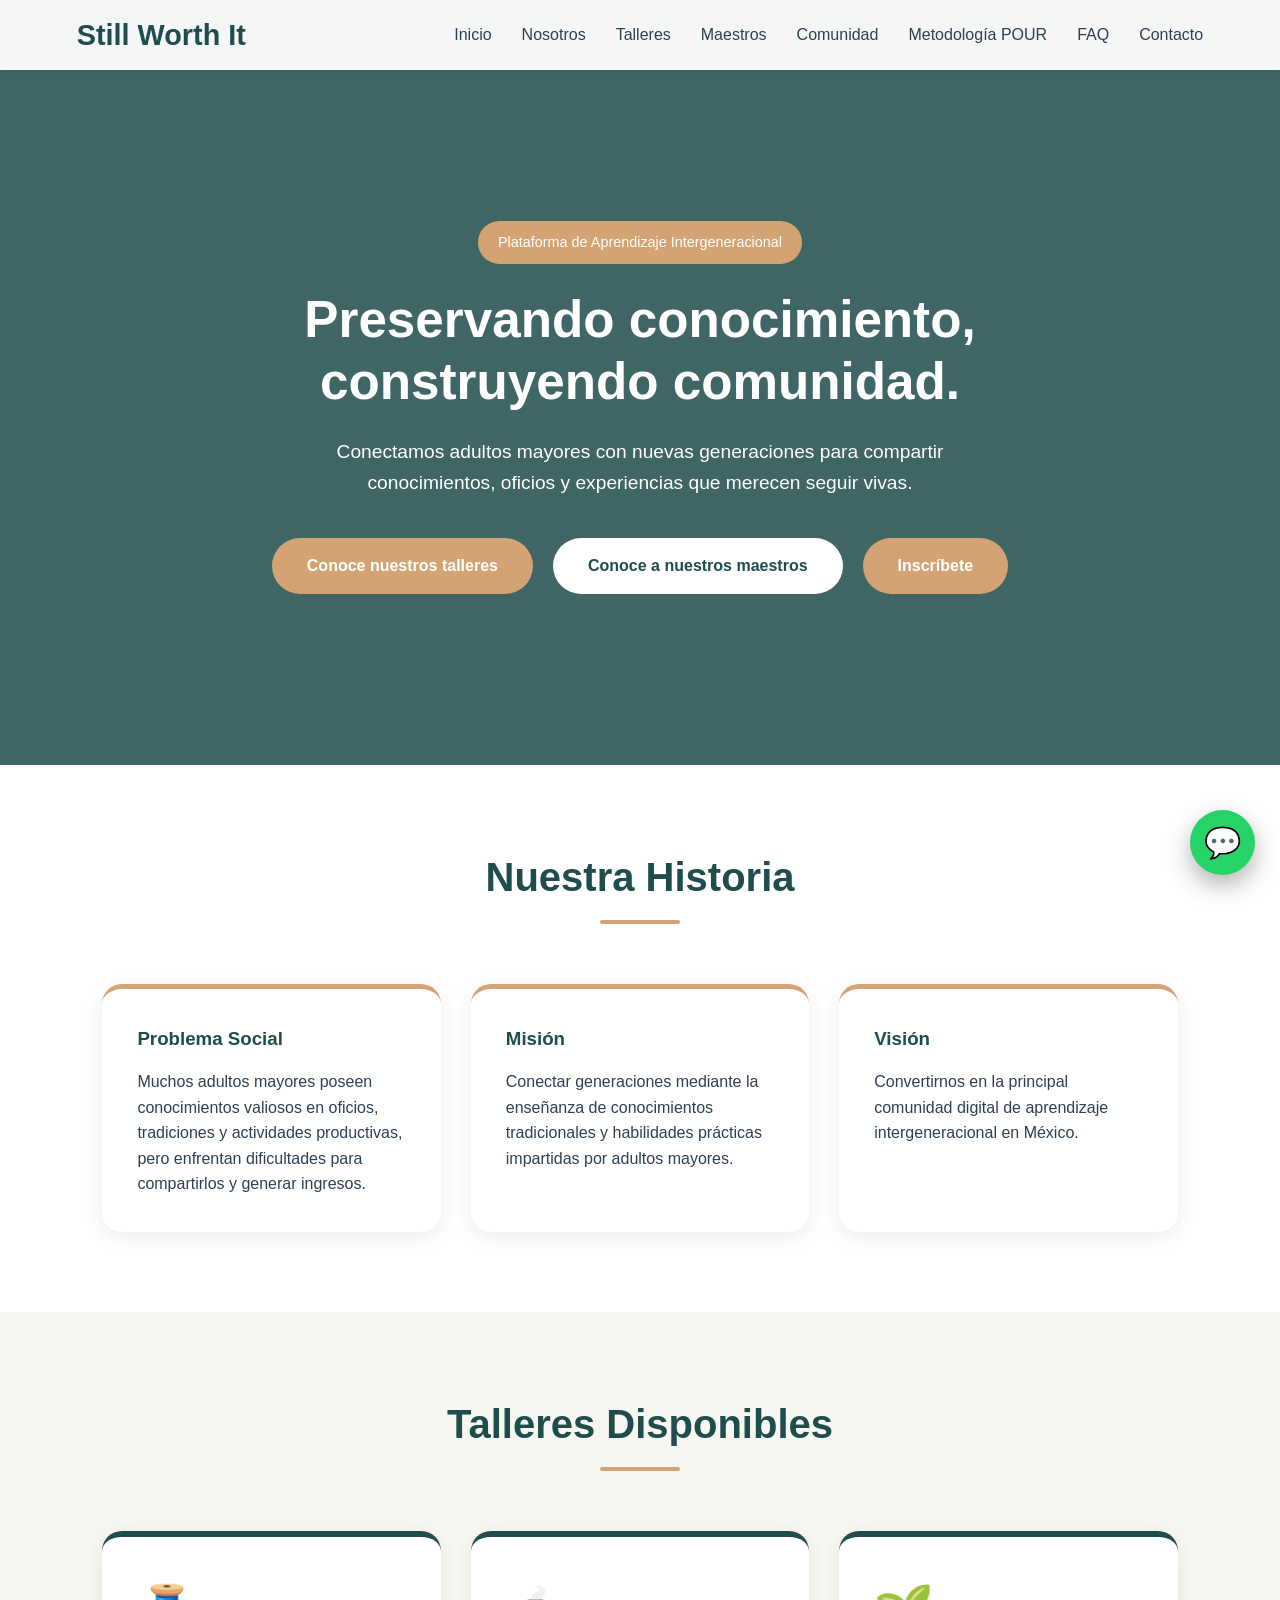
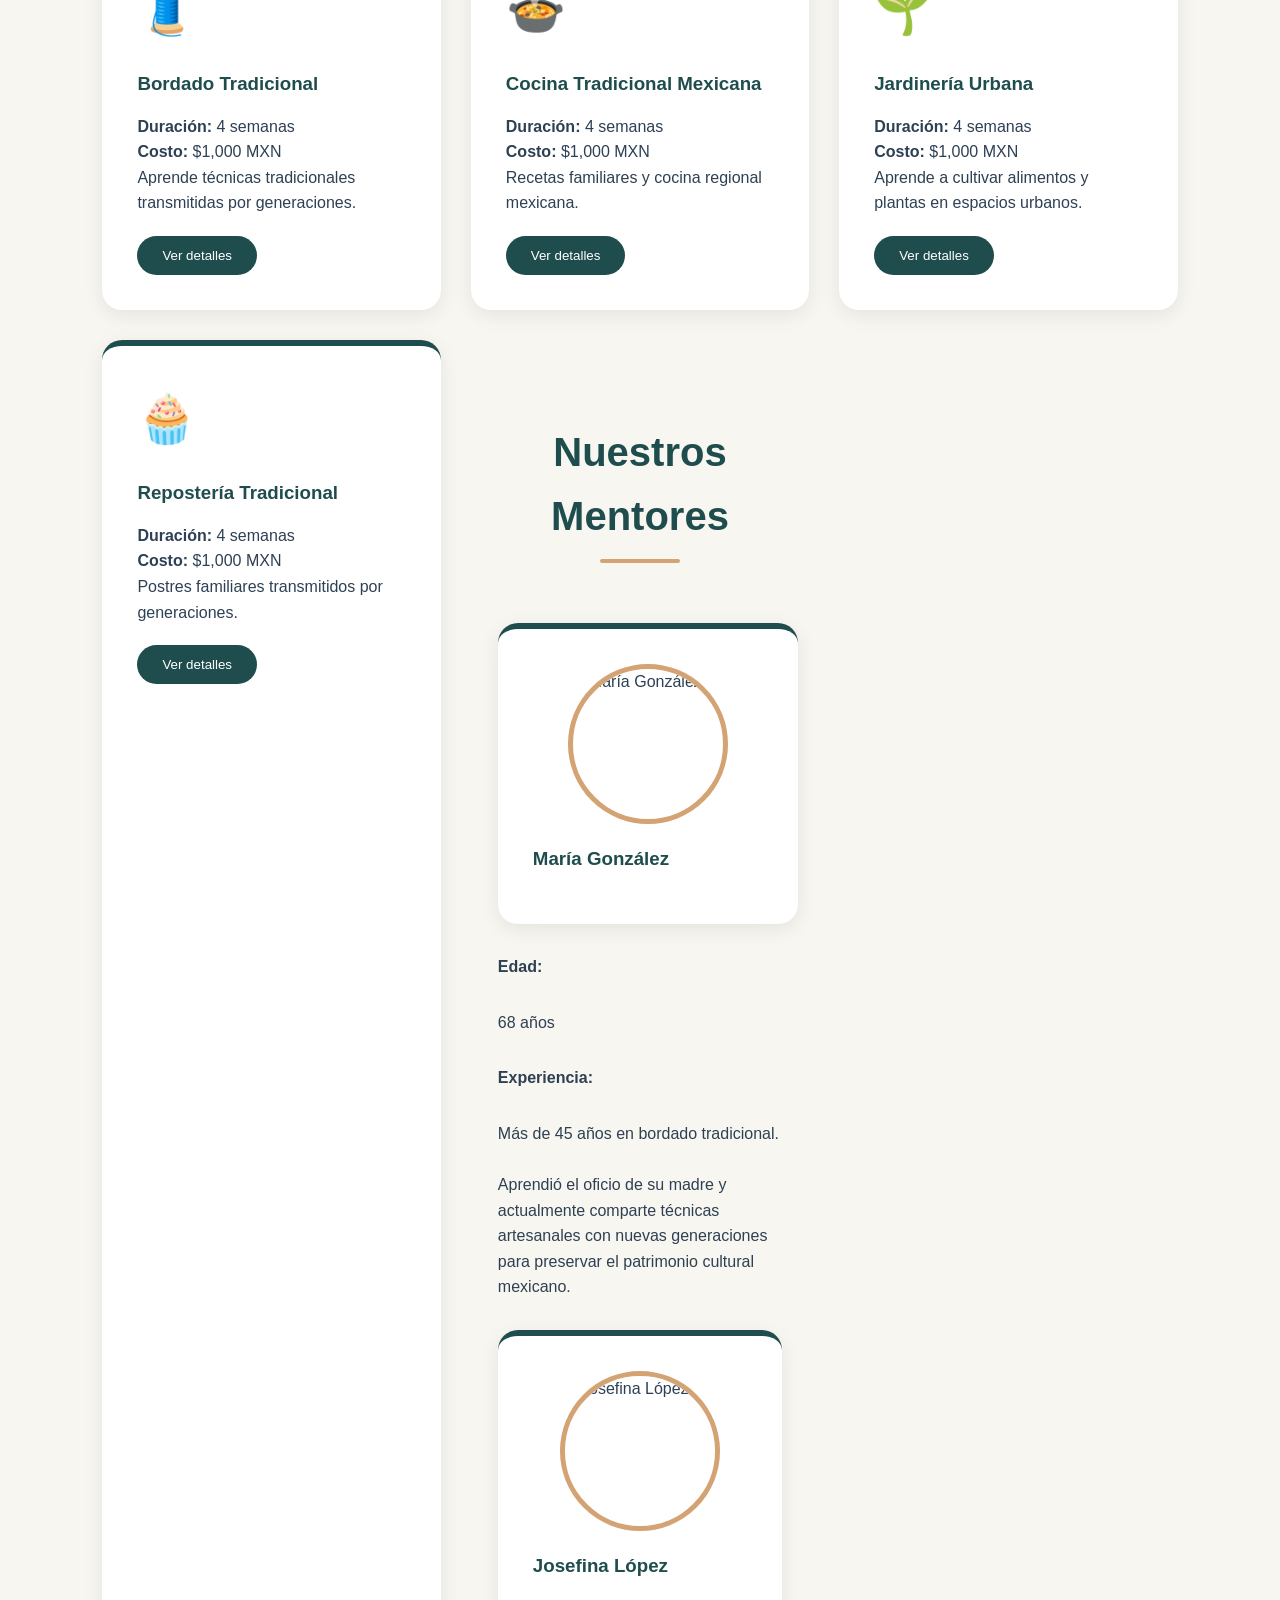
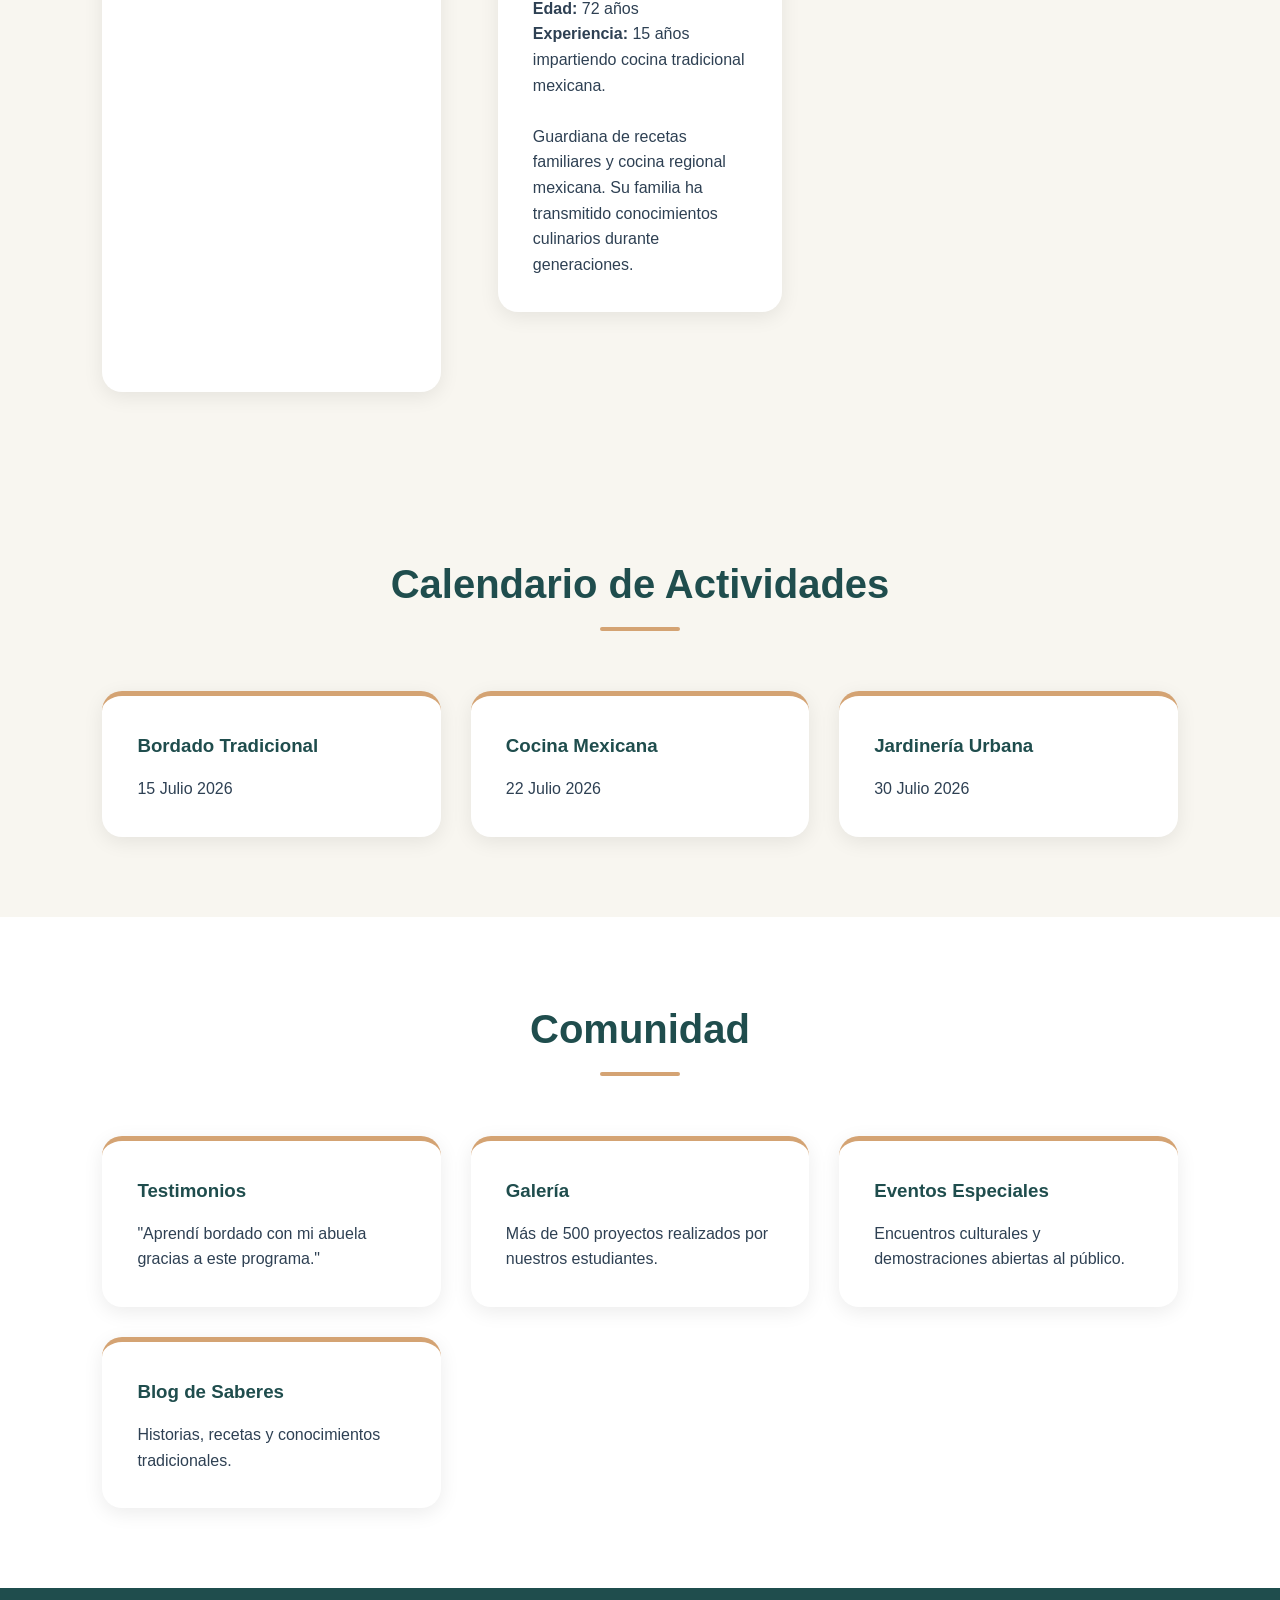
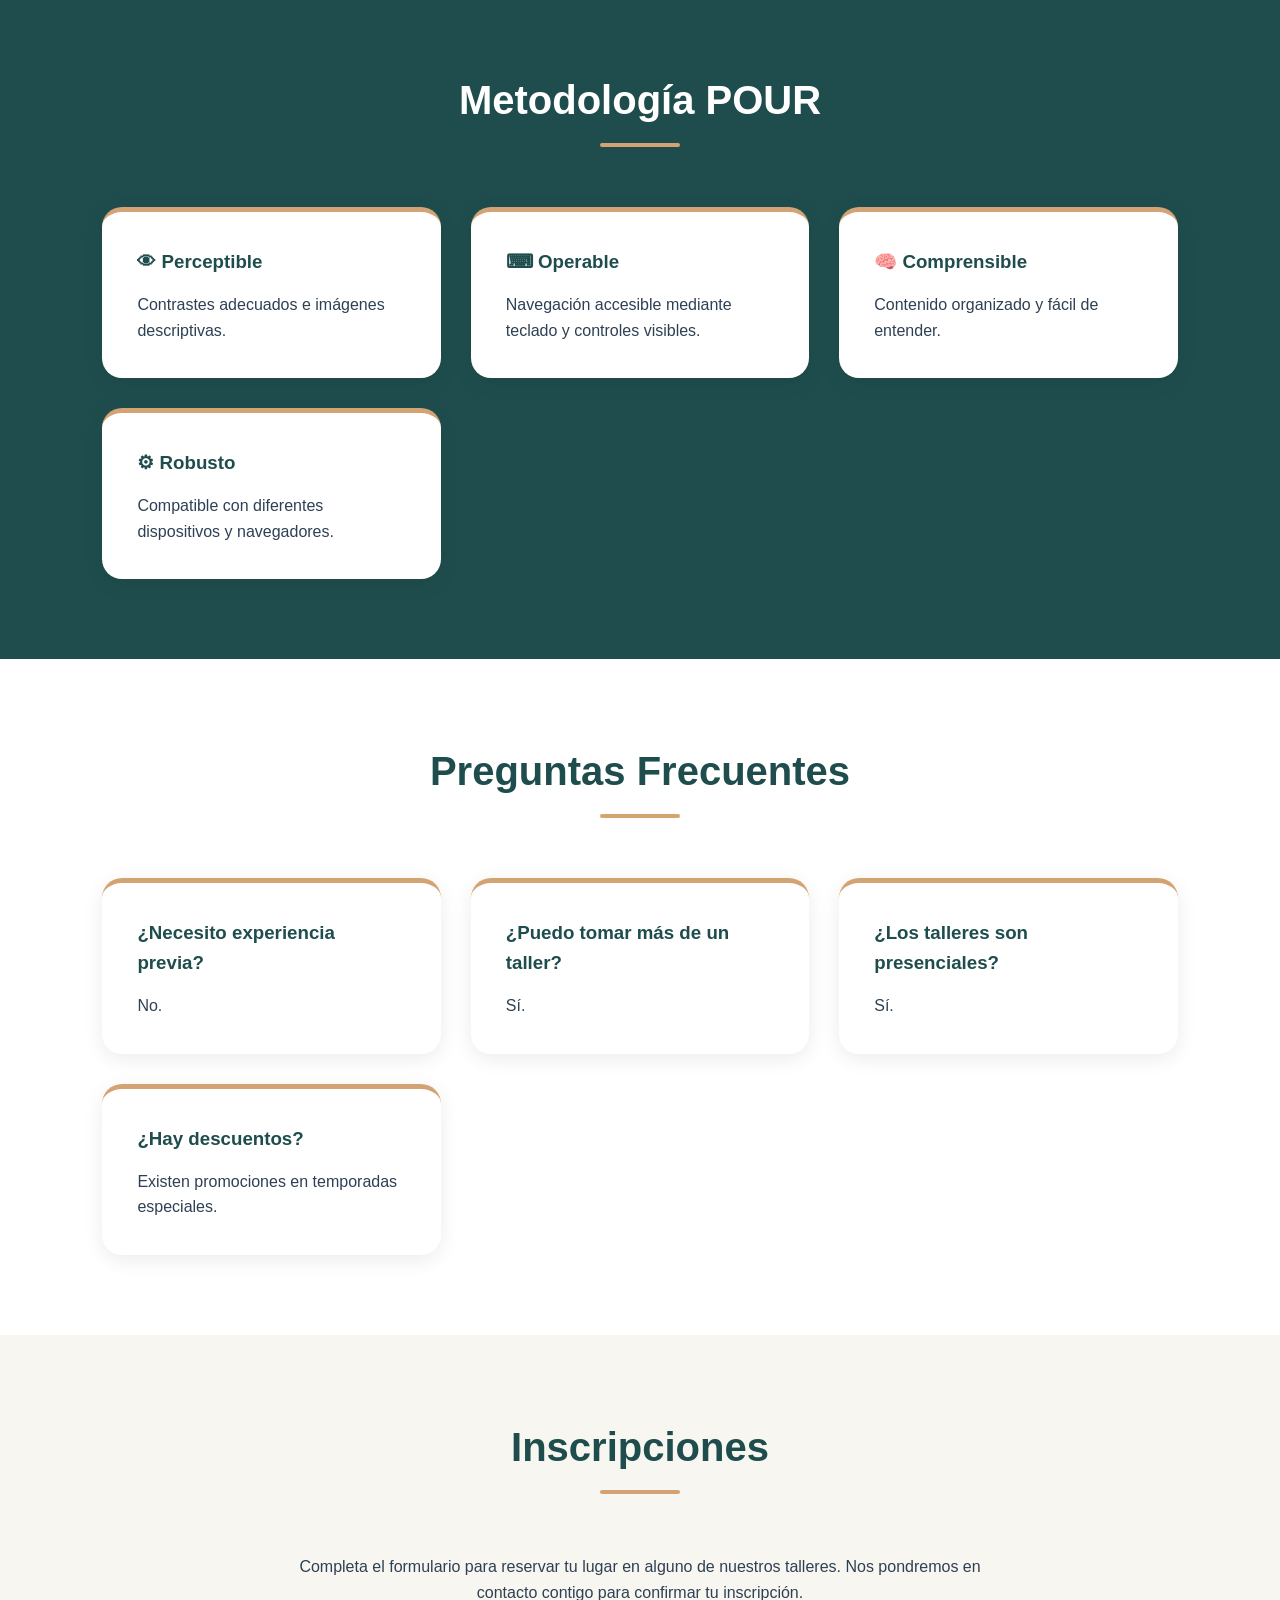
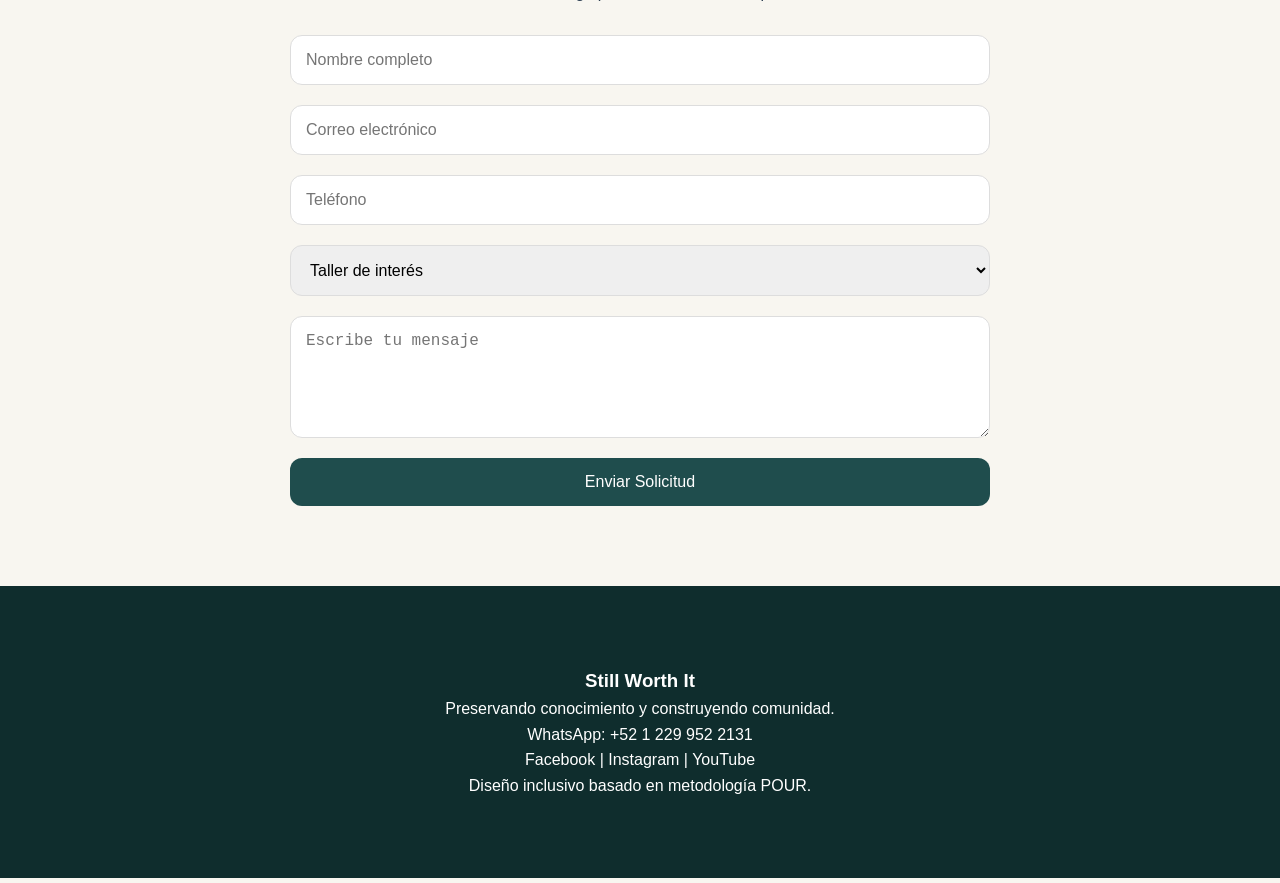
==== commit 3f85ee25: "Corregir estructura de mentores" ====
--- a/index.html
+++ b/index.html
@@ -219,7 +219,7 @@
     <h3>María González</h3>
 
     <p>
-
+</div>
         <strong>Edad:</strong> 68 años<br>
 
         <strong>Experiencia:</strong>
@@ -230,6 +230,8 @@
         cultural mexicano.
 
     </p>
+</div>
+
 <div class="card">
 
     <img
@@ -254,8 +256,11 @@
 
 </div>
 
-</div>            <section class="section">
-
+</div>
+
+</section>
+
+<section class="section">
 <h2>Calendario de Actividades</h2>
 
 <div class="cards">
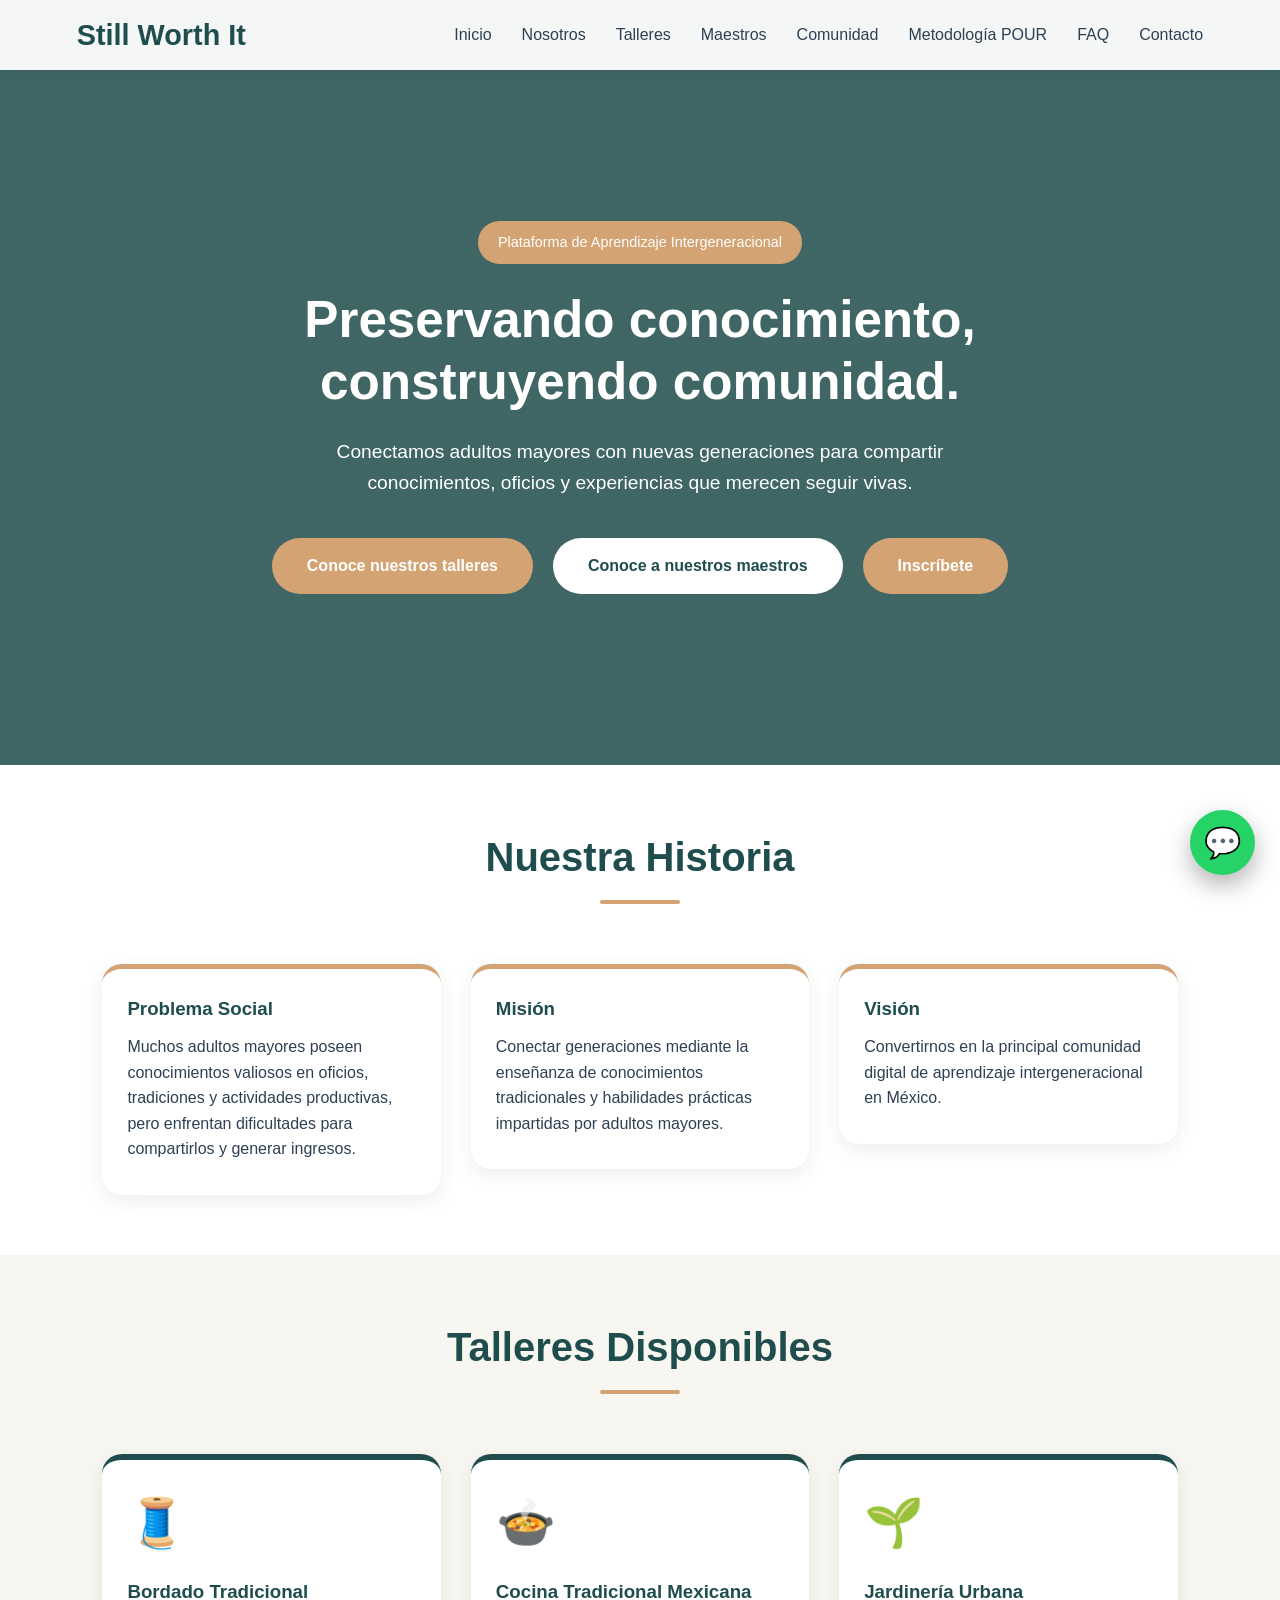
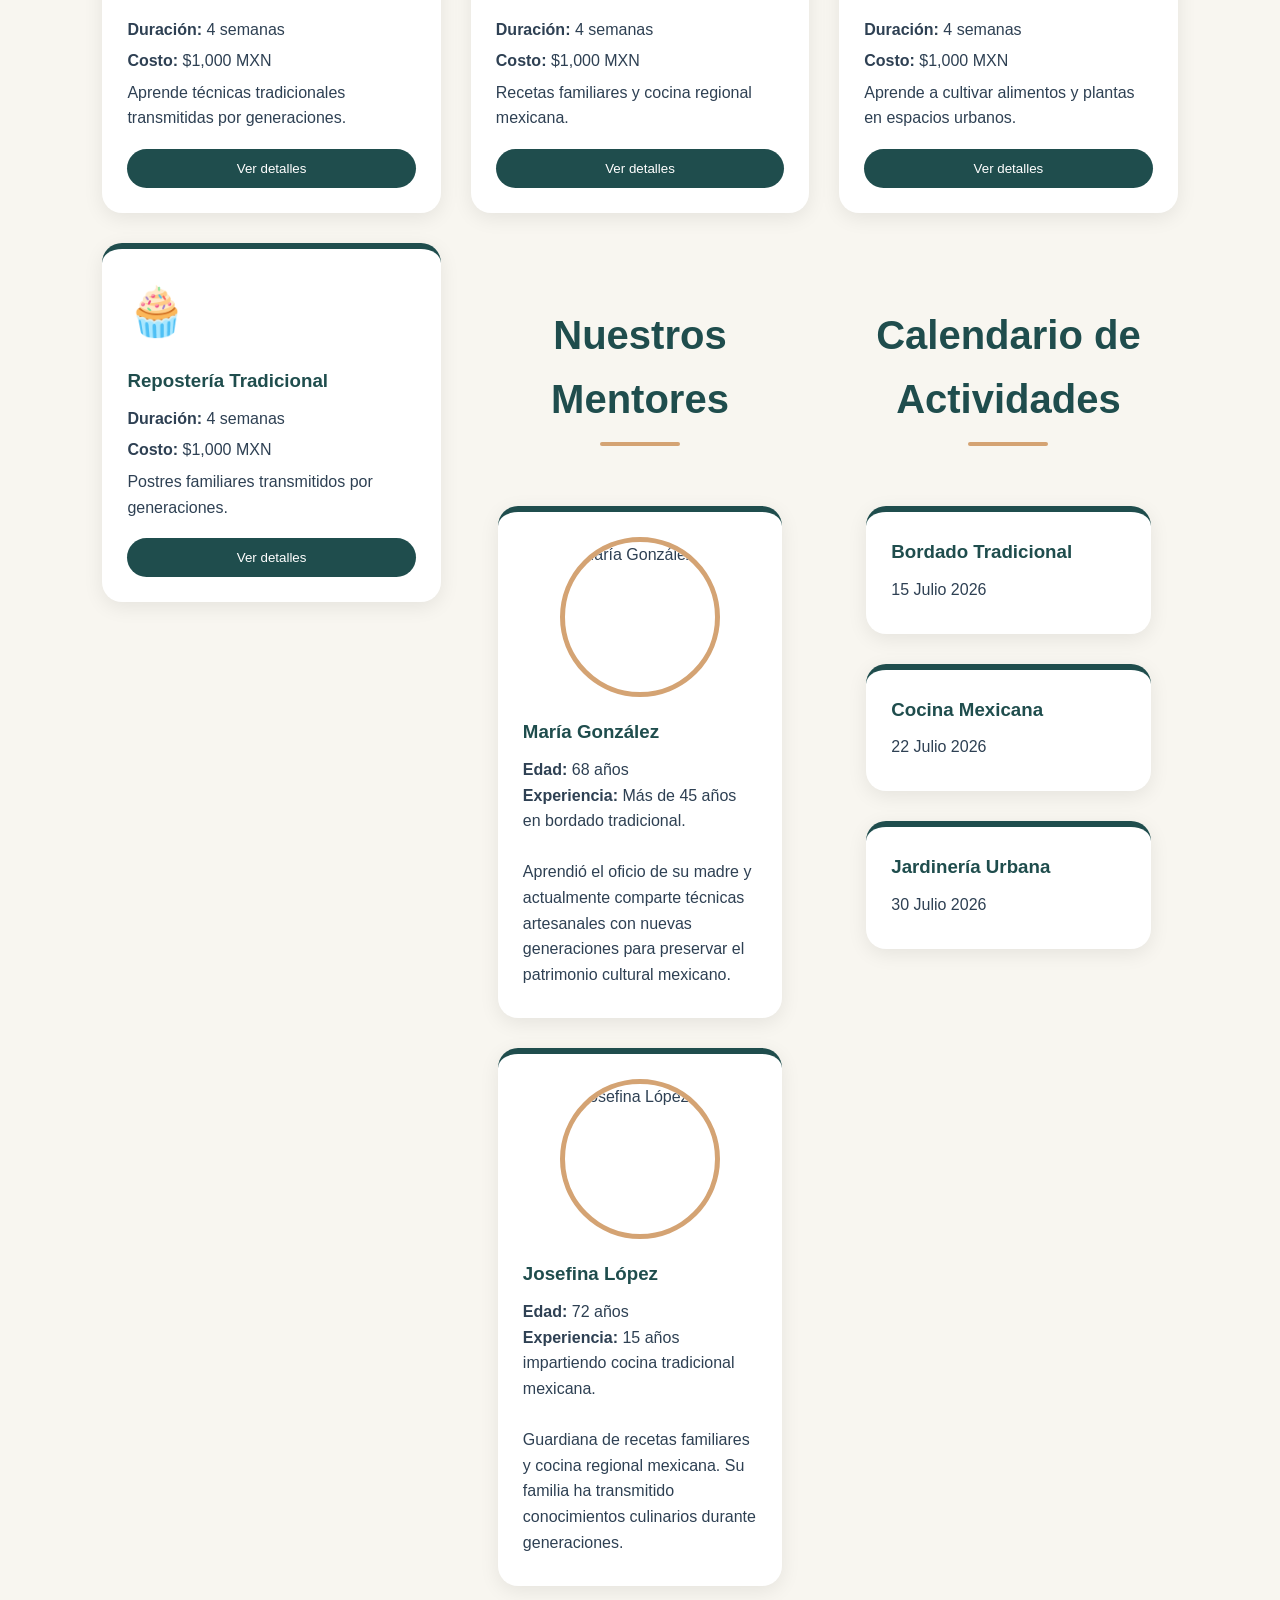
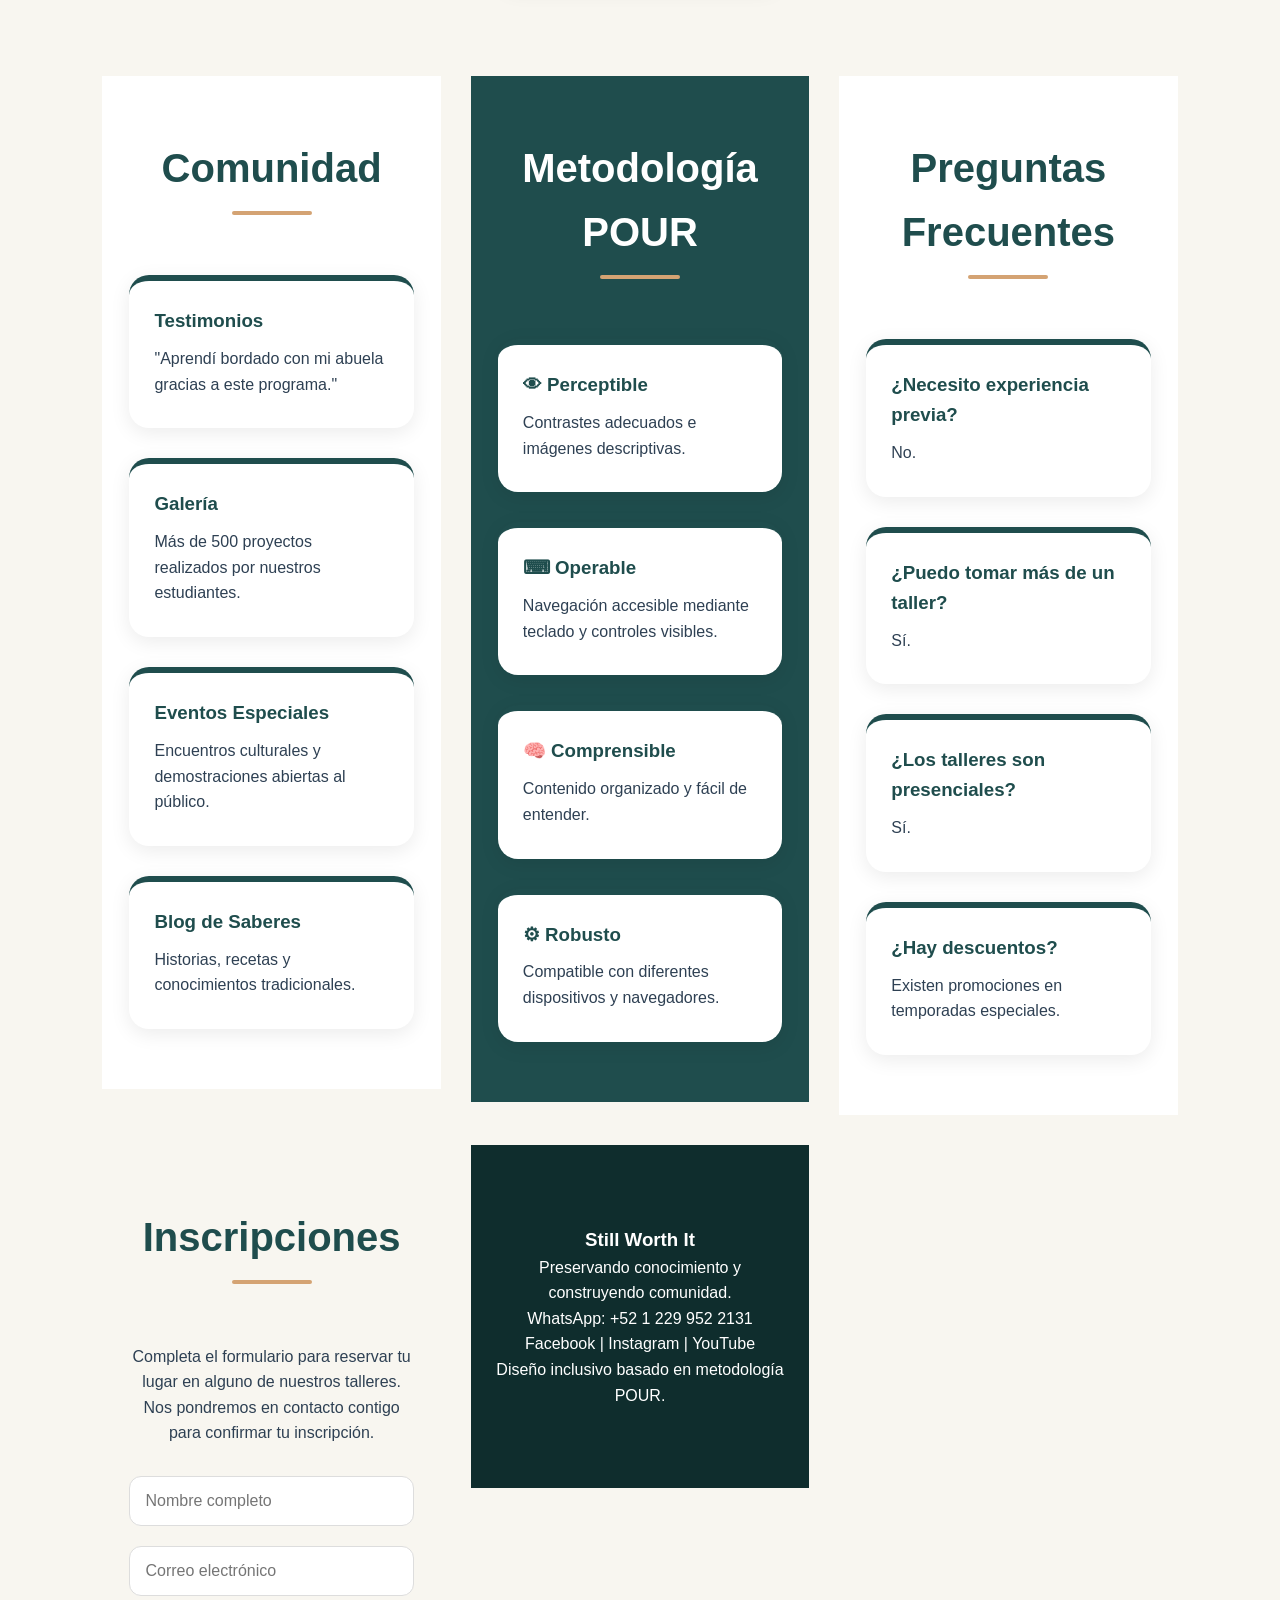
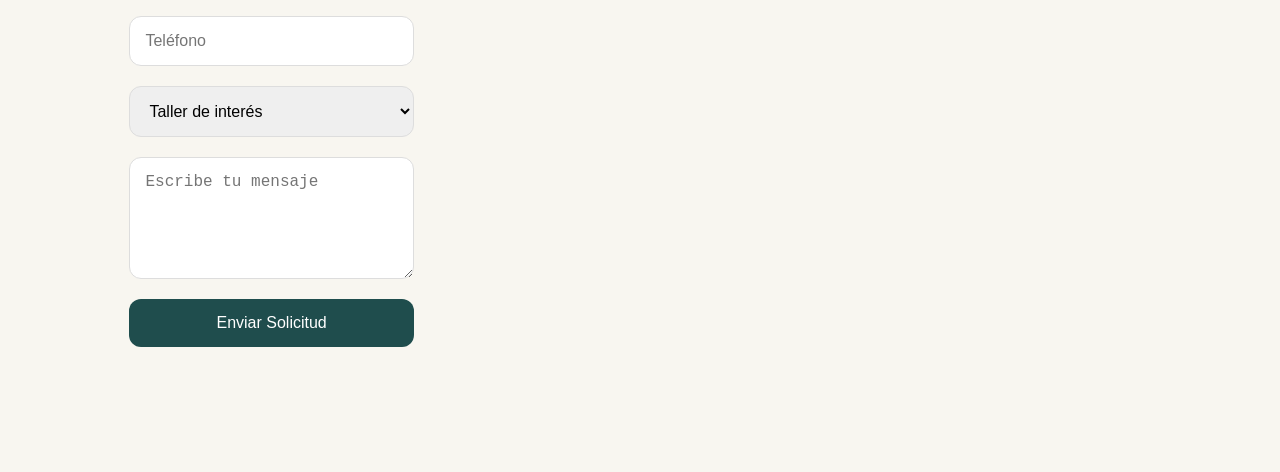
==== commit fdf37e46: "Corregir estructura HTML de mentores" ====
--- a/index.html
+++ b/index.html
@@ -203,85 +203,84 @@
 
     <!-- MENTORES -->
 
-    <section id="mentores" class="section">
-
-        <h2>Nuestros Mentores</h2>
-
-        <div class="cards">
-
-            <div class="card">
-
-    <img
-    class="mentor-img"
-    src="https://randomuser.me/api/portraits/women/68.jpg"
-    alt="María González">
-
-    <h3>María González</h3>
-
-    <p>
-</div>
-        <strong>Edad:</strong> 68 años<br>
-
-        <strong>Experiencia:</strong>
-        Más de 45 años en bordado tradicional.<br><br>
-
-        Aprendió el oficio de su madre y actualmente comparte técnicas
-        artesanales con nuevas generaciones para preservar el patrimonio
-        cultural mexicano.
-
-    </p>
-</div>
-
-<div class="card">
-
-    <img
-    class="mentor-img"
-    src="https://randomuser.me/api/portraits/women/60.jpg"
-    alt="Josefina López">
-
-    <h3>Josefina López</h3>
-
-    <p>
-
-        <strong>Edad:</strong> 72 años<br>
-
-        <strong>Experiencia:</strong>
-        15 años impartiendo cocina tradicional mexicana.<br><br>
-
-        Guardiana de recetas familiares y cocina regional mexicana.
-        Su familia ha transmitido conocimientos culinarios durante
-        generaciones.
-
-    </p>
-
-</div>
-
-</div>
+   <!-- MENTORES -->
+
+<section id="mentores" class="section">
+
+    <h2>Nuestros Mentores</h2>
+
+    <div class="cards">
+
+        <div class="card">
+
+            <img
+                class="mentor-img"
+                src="https://randomuser.me/api/portraits/women/68.jpg"
+                alt="María González">
+
+            <h3>María González</h3>
+
+            <p>
+                <strong>Edad:</strong> 68 años<br>
+
+                <strong>Experiencia:</strong>
+                Más de 45 años en bordado tradicional.<br><br>
+
+                Aprendió el oficio de su madre y actualmente comparte técnicas
+                artesanales con nuevas generaciones para preservar el patrimonio
+                cultural mexicano.
+            </p>
+
+        </div>
+
+        <div class="card">
+
+            <img
+                class="mentor-img"
+                src="https://randomuser.me/api/portraits/women/60.jpg"
+                alt="Josefina López">
+
+            <h3>Josefina López</h3>
+
+            <p>
+                <strong>Edad:</strong> 72 años<br>
+
+                <strong>Experiencia:</strong>
+                15 años impartiendo cocina tradicional mexicana.<br><br>
+
+                Guardiana de recetas familiares y cocina regional mexicana.
+                Su familia ha transmitido conocimientos culinarios durante
+                generaciones.
+            </p>
+
+        </div>
+
+    </div>
 
 </section>
 
+<!-- CALENDARIO -->
+
 <section class="section">
-<h2>Calendario de Actividades</h2>
-
-<div class="cards">
-
-<div class="card">
-<h3>Bordado Tradicional</h3>
-<p>15 Julio 2026</p>
-</div>
-
-<div class="card">
-<h3>Cocina Mexicana</h3>
-<p>22 Julio 2026</p>
-</div>
-
-<div class="card">
-<h3>Jardinería Urbana</h3>
-<p>30 Julio 2026</p>
-</div>
-
-</div>
-
+
+    <h2>Calendario de Actividades</h2>
+
+    <div class="cards">
+
+        <div class="card">
+            <h3>Bordado Tradicional</h3>
+            <p>15 Julio 2026</p>
+        </div>
+
+        <div class="card">
+            <h3>Cocina Mexicana</h3>
+            <p>22 Julio 2026</p>
+        </div>
+
+        <div class="card">
+            <h3>Jardinería Urbana</h3>
+            <p>30 Julio 2026</p>
+        </div>
 </section>
 <section id="comunidad" class="section">
 
--- a/static/css/style.css
+++ b/static/css/style.css
@@ -222,7 +222,7 @@
 
 .section{
 
-    padding:80px 8%;
+    padding:60px 8%;
 }
 
 .section h2{
@@ -342,9 +342,11 @@
     display:grid;
 
     grid-template-columns:
-    repeat(auto-fit,minmax(300px,1fr));
+    repeat(auto-fit,minmax(280px,1fr));
 
     gap:30px;
+
+    align-items:start;
 }
 
 .card{
@@ -355,35 +357,44 @@
 
     border-radius:20px;
 
-    padding:35px;
+    padding:25px;
 
     box-shadow:0 5px 20px rgba(0,0,0,.08);
 
     transition:.3s;
+
+    height:auto;
 }
 
 .card:hover{
 
-    transform:translateY(-10px);
+    transform:translateY(-5px);
 }
 
 .icon{
 
     font-size:3rem;
 
-    margin-bottom:20px;
+    margin-bottom:15px;
 }
 
 .card h3{
 
-    margin-bottom:15px;
+    margin-bottom:10px;
 
     color:#1F4D4D;
 }
 
+.card p{
+
+    font-size:1rem;
+
+    margin-bottom:8px;
+}
+
 .card button{
 
-    margin-top:20px;
+    margin-top:15px;
 
     background:#1F4D4D;
 
@@ -397,16 +408,14 @@
 
     cursor:pointer;
 }
-
 /* ==========================
    MENTORES
 ========================== */
-
 .mentor-img{
 
-    width:120px;
-
-    height:120px;
+    width:160px;
+
+    height:160px;
 
     border-radius:50%;
 
@@ -518,20 +527,6 @@
     cursor:pointer;
 }
 
-/* ==========================
-   FOOTER
-========================== */
-
-footer{
-
-    background:#1F4D4D;
-
-    color:white;
-
-    text-align:center;
-
-    padding:50px 20px;
-}
 
 /* ==========================
    RESPONSIVE
@@ -742,4 +737,41 @@
     text-align:center;
 
     padding:80px 20px;
+}
+/* ==========================
+   TARJETAS DE TALLERES
+========================== */
+
+/* ==========================
+   TALLERES
+========================== */
+
+#talleres .cards{
+
+    align-items:start;
+}
+
+#talleres .card{
+
+    border-top:6px solid #1F4D4D;
+
+    display:flex;
+
+    flex-direction:column;
+
+    justify-content:flex-start;
+
+    padding:25px;
+
+    min-height:unset;
+}
+
+#talleres .card p{
+
+    margin-bottom:6px;
+}
+
+#talleres .card button{
+
+    margin-top:12px;
 }
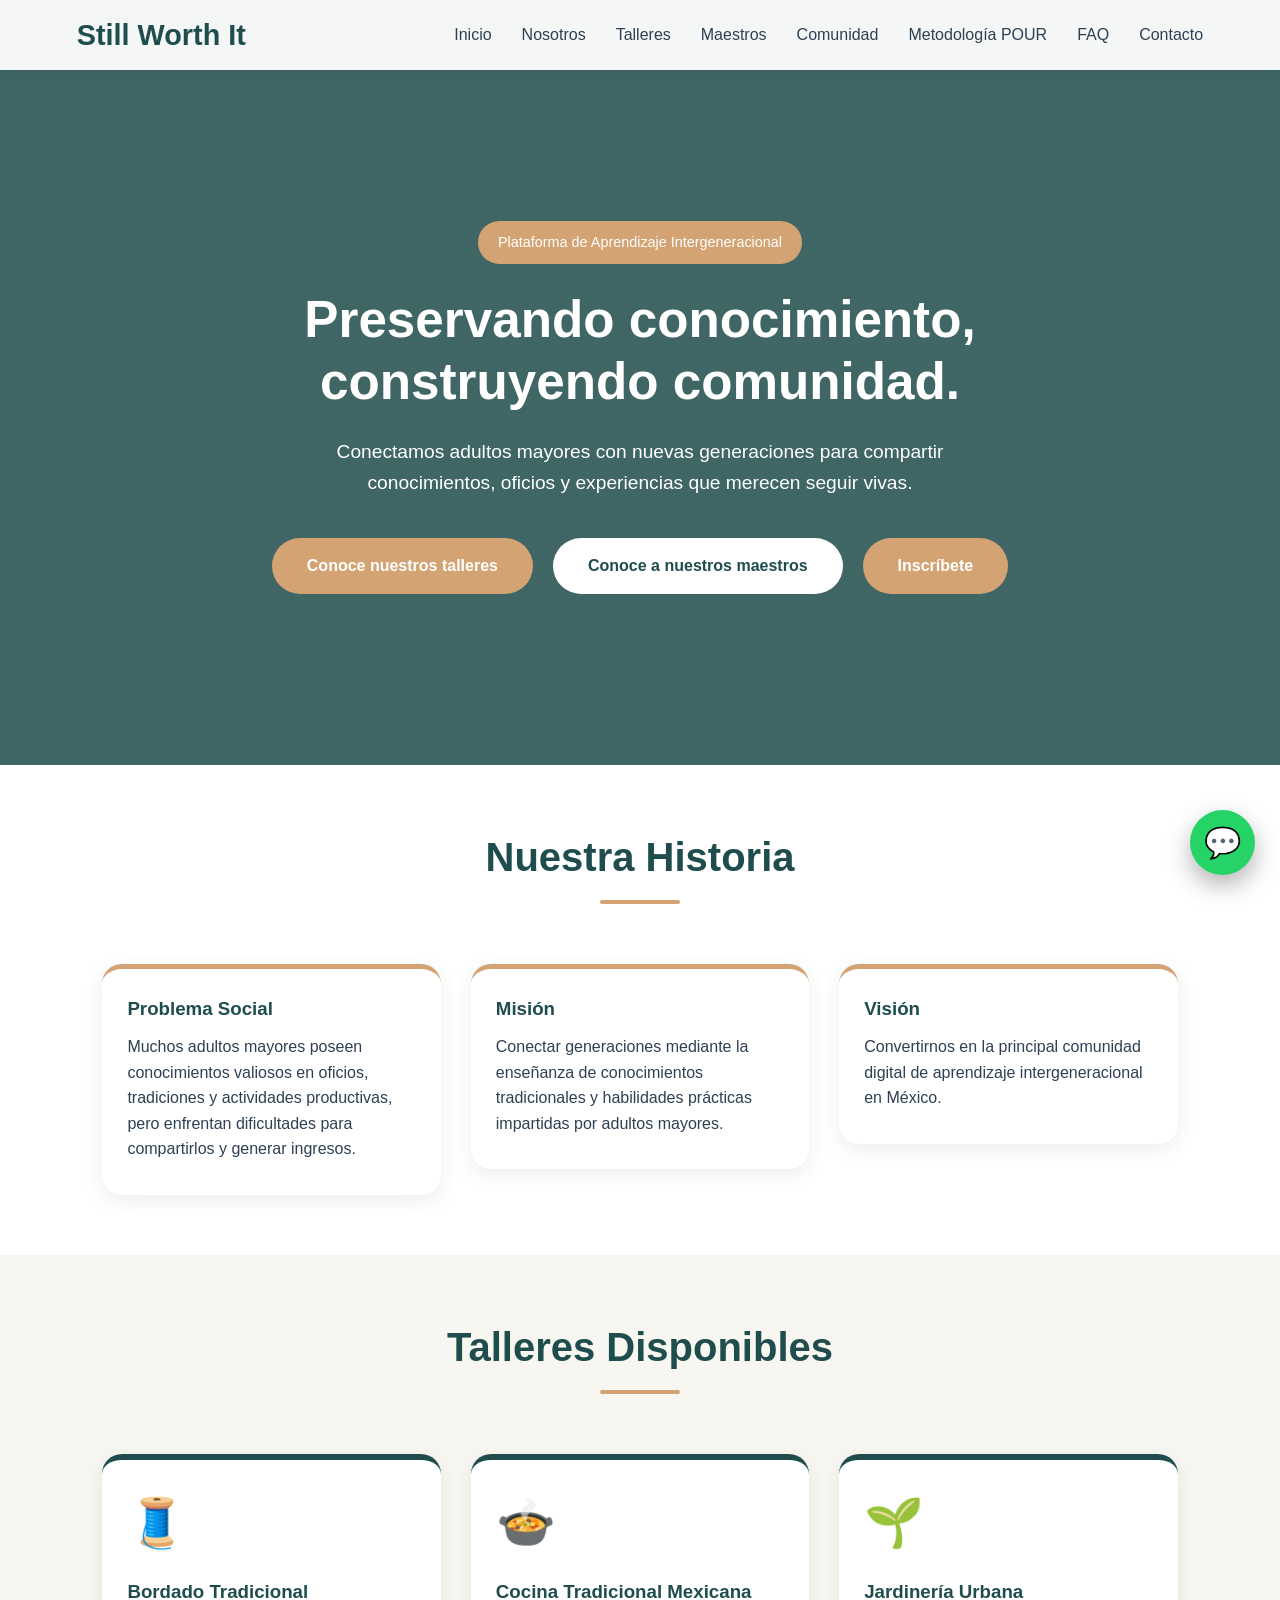
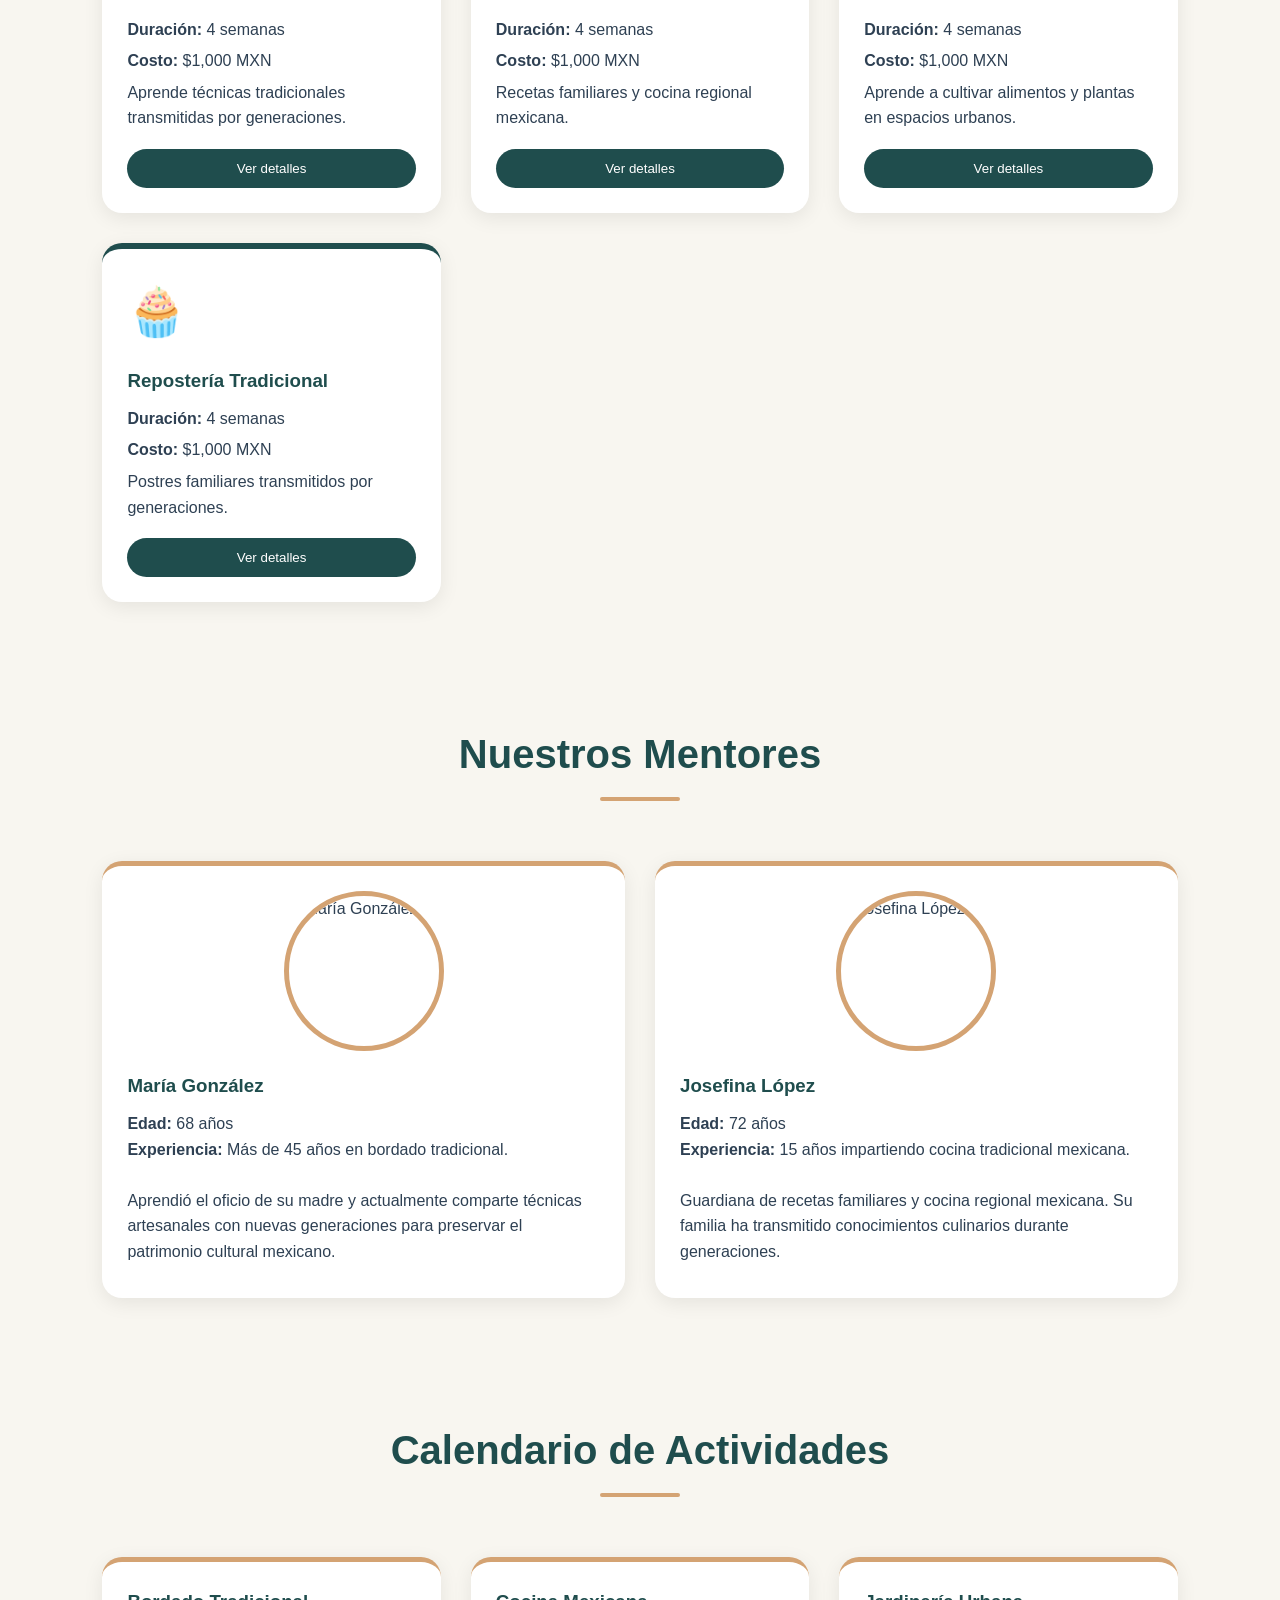
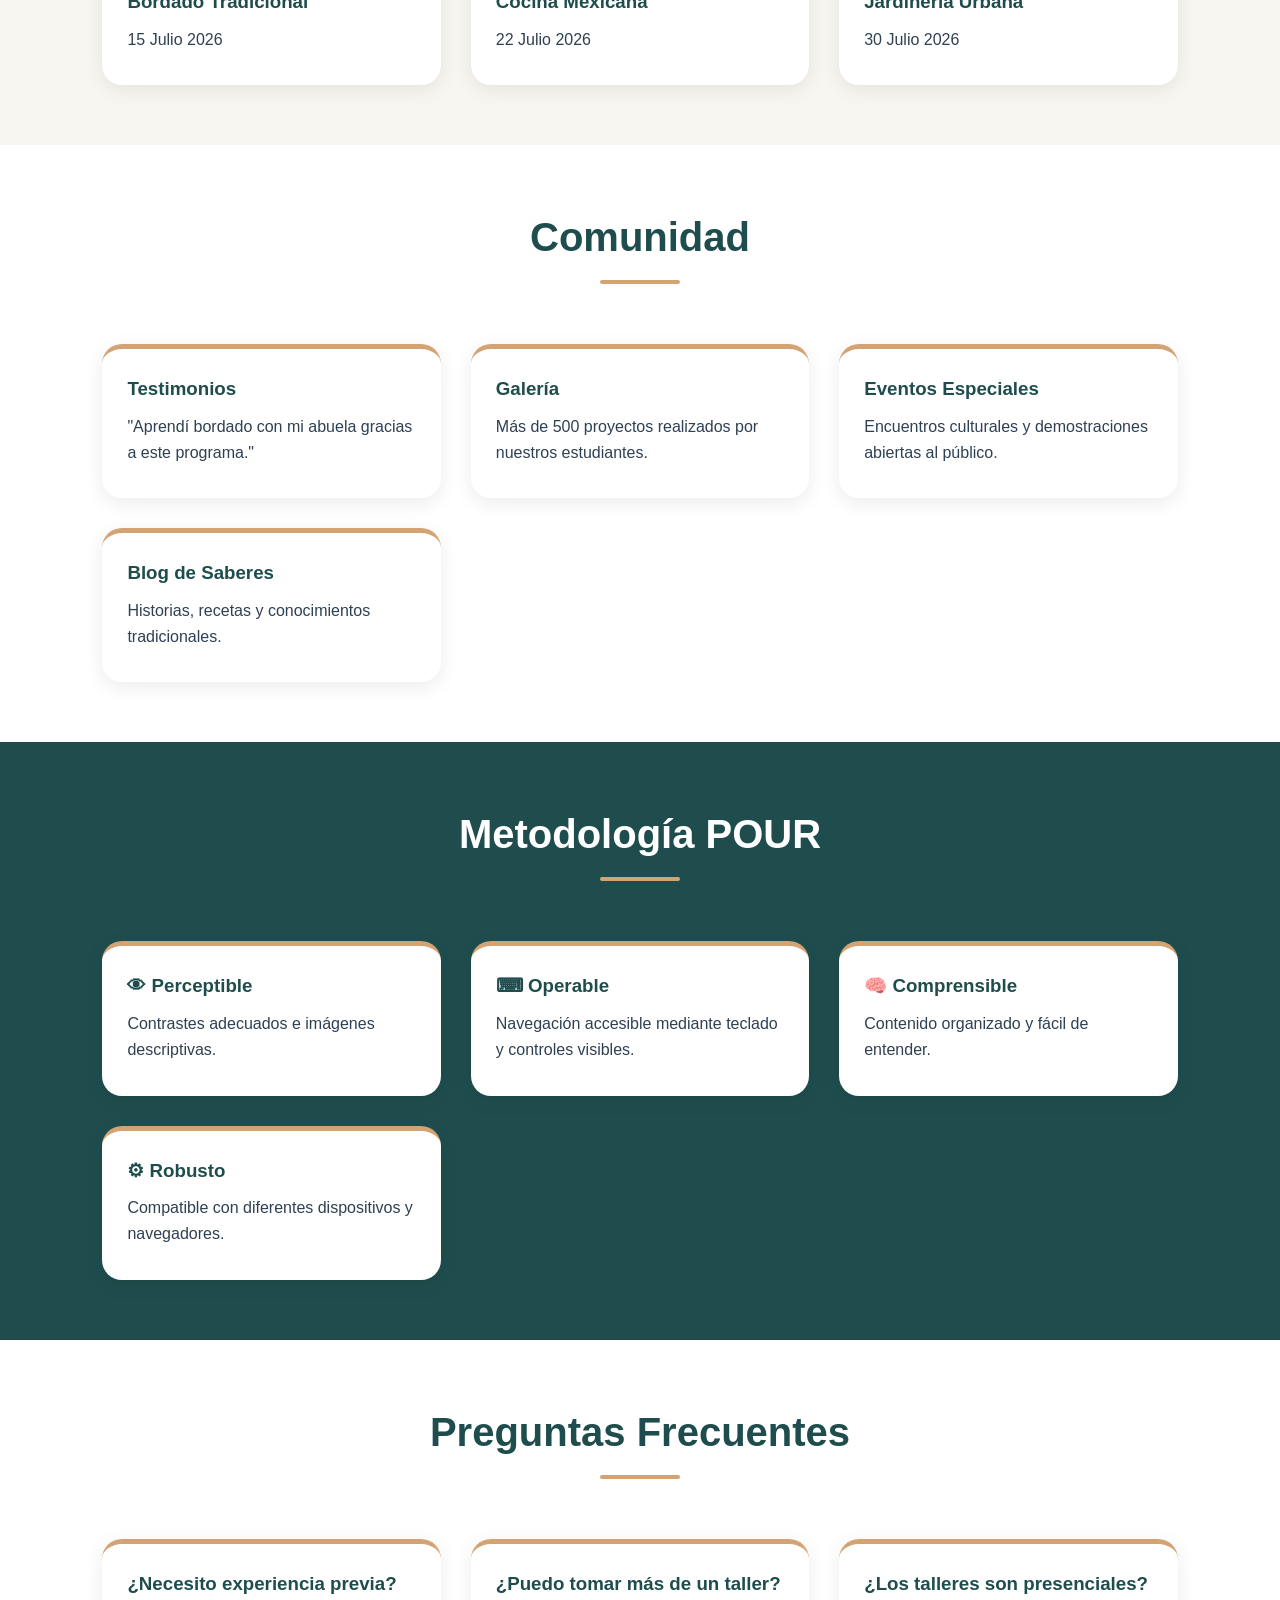
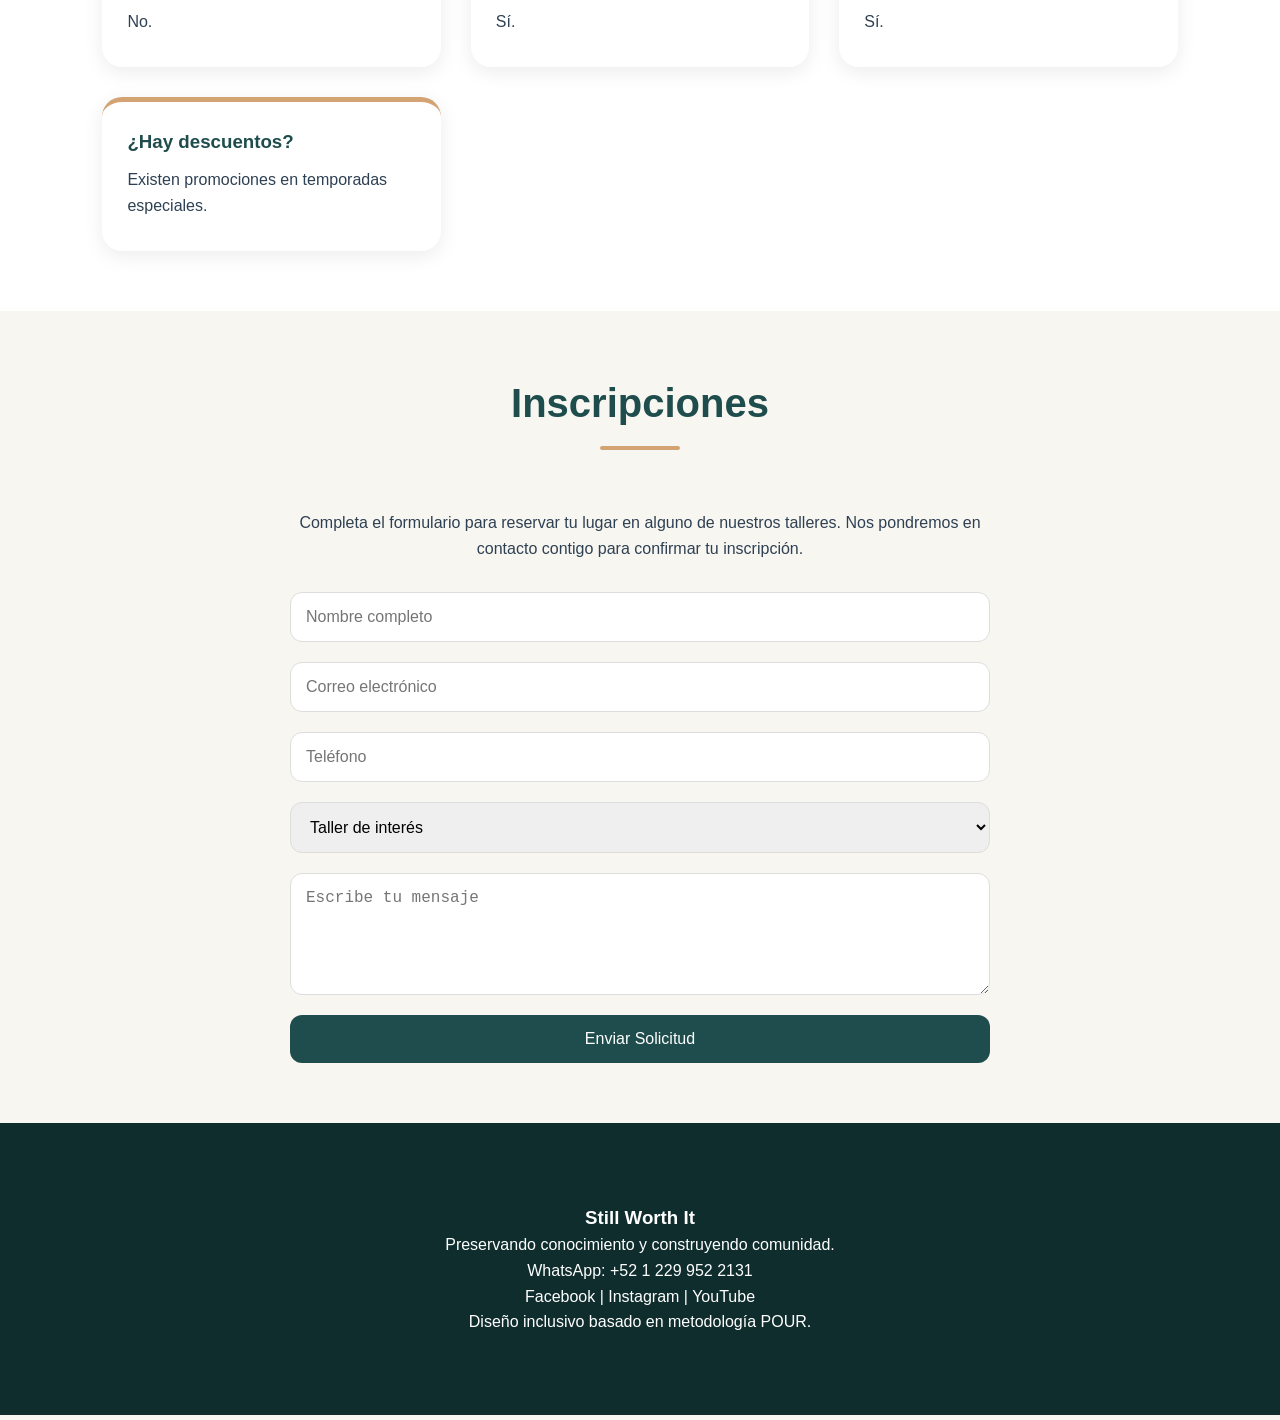
==== commit ec4378bb: "Optimizar tarjetas de talleres" ====
--- a/index.html
+++ b/index.html
@@ -200,6 +200,9 @@
     <button>Ver detalles</button>
 
 </div>
+</div> <!-- Cierra .cards -->
+
+</section> <!-- Cierra #talleres -->
 
     <!-- MENTORES -->
 
--- a/static/css/style.css
+++ b/static/css/style.css
@@ -742,36 +742,33 @@
    TARJETAS DE TALLERES
 ========================== */
 
-/* ==========================
-   TALLERES
-========================== */
-
 #talleres .cards{
-
     align-items:start;
 }
 
 #talleres .card{
-
     border-top:6px solid #1F4D4D;
-
     display:flex;
-
     flex-direction:column;
-
     justify-content:flex-start;
-
     padding:25px;
-
+    height:auto;
     min-height:unset;
 }
 
 #talleres .card p{
-
     margin-bottom:6px;
 }
 
 #talleres .card button{
-
     margin-top:12px;
+}
+
+/* ==========================
+   MENTORES Y COMUNIDAD
+========================== */
+
+#mentores .card,
+#comunidad .card{
+    height:auto;
 }
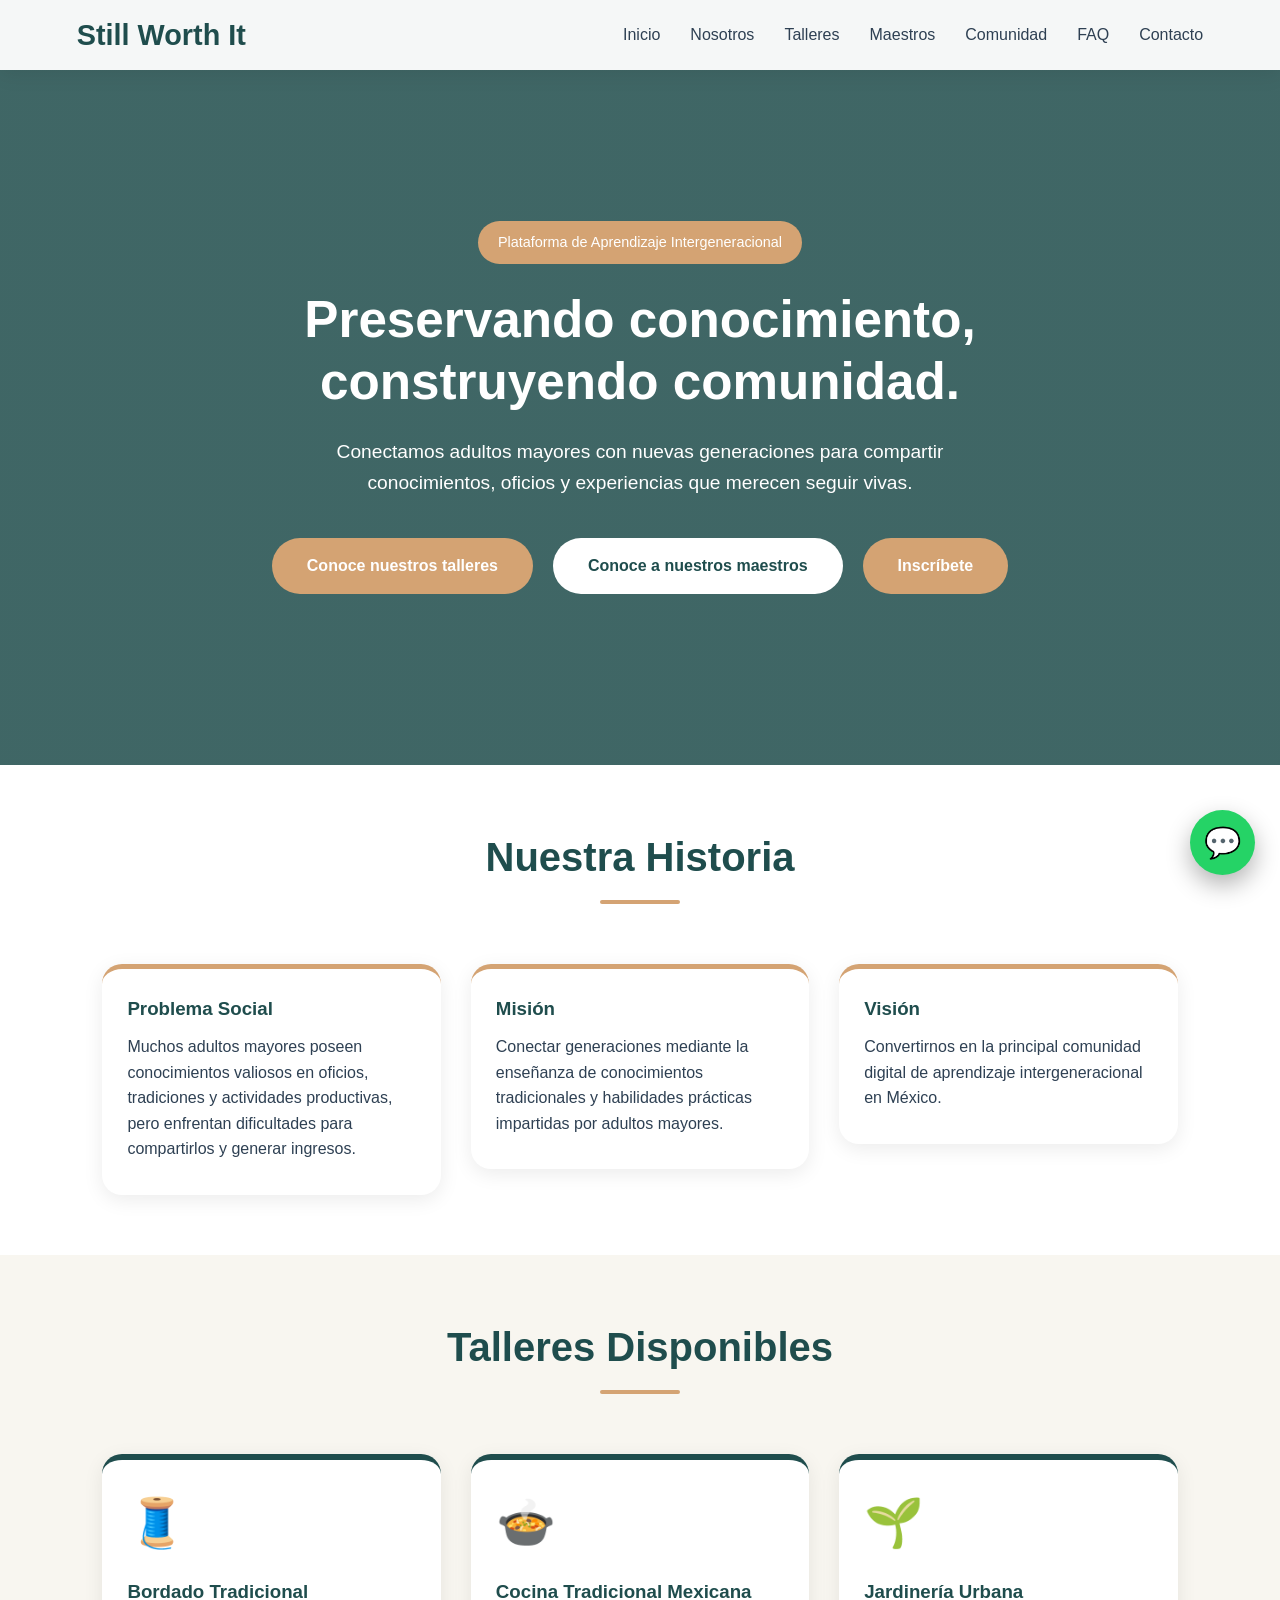
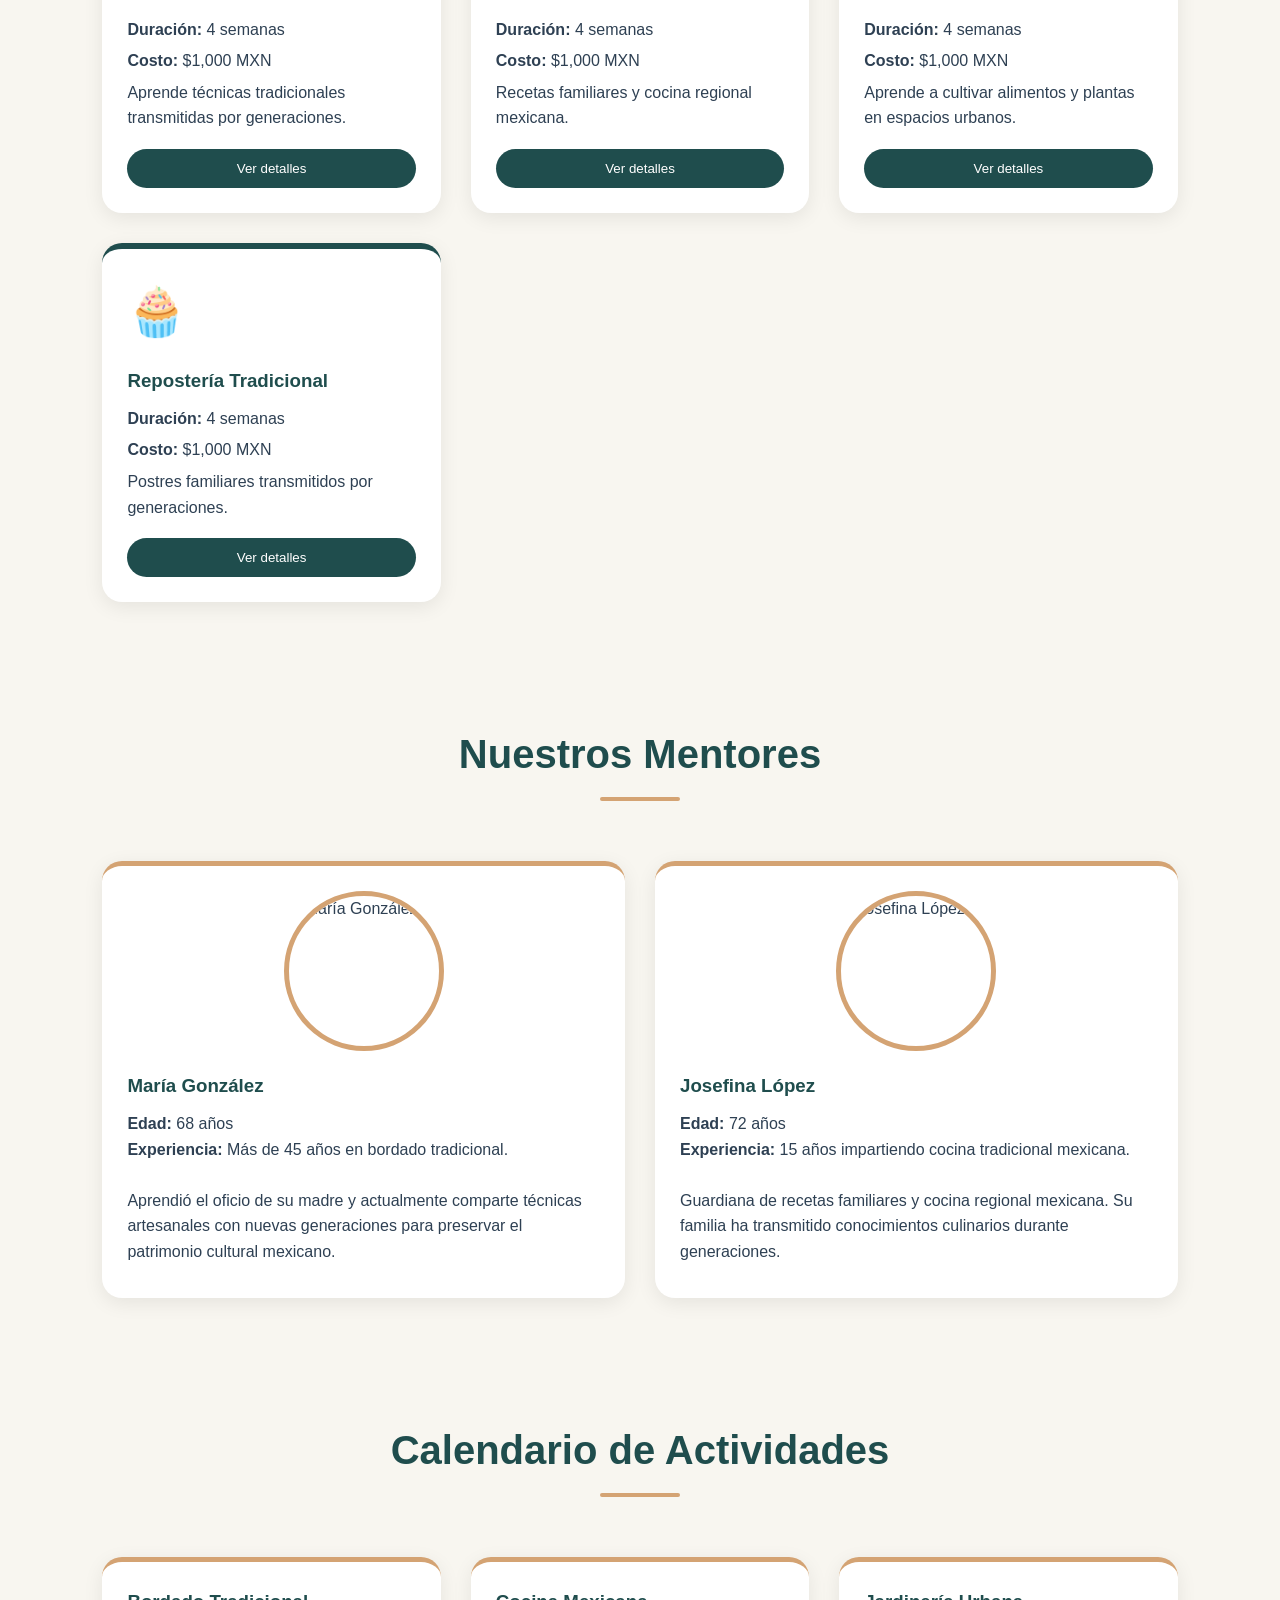
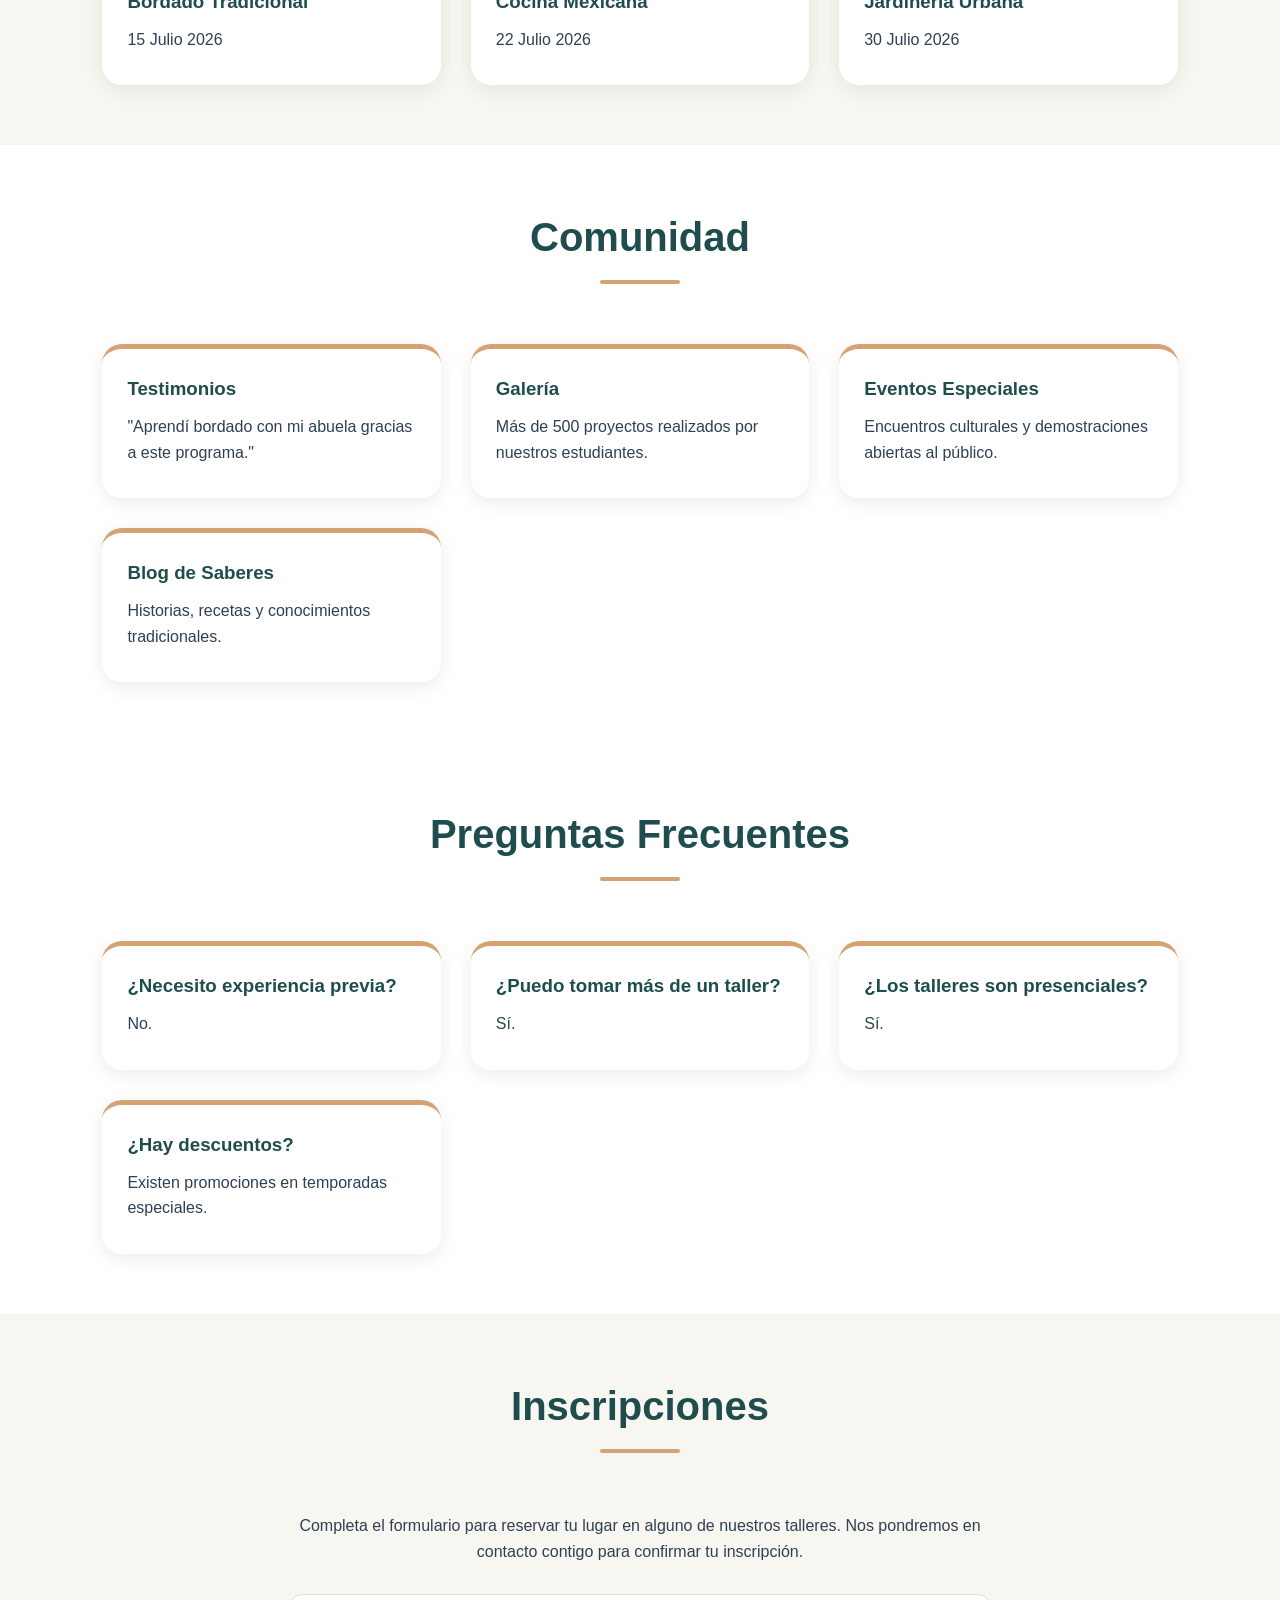
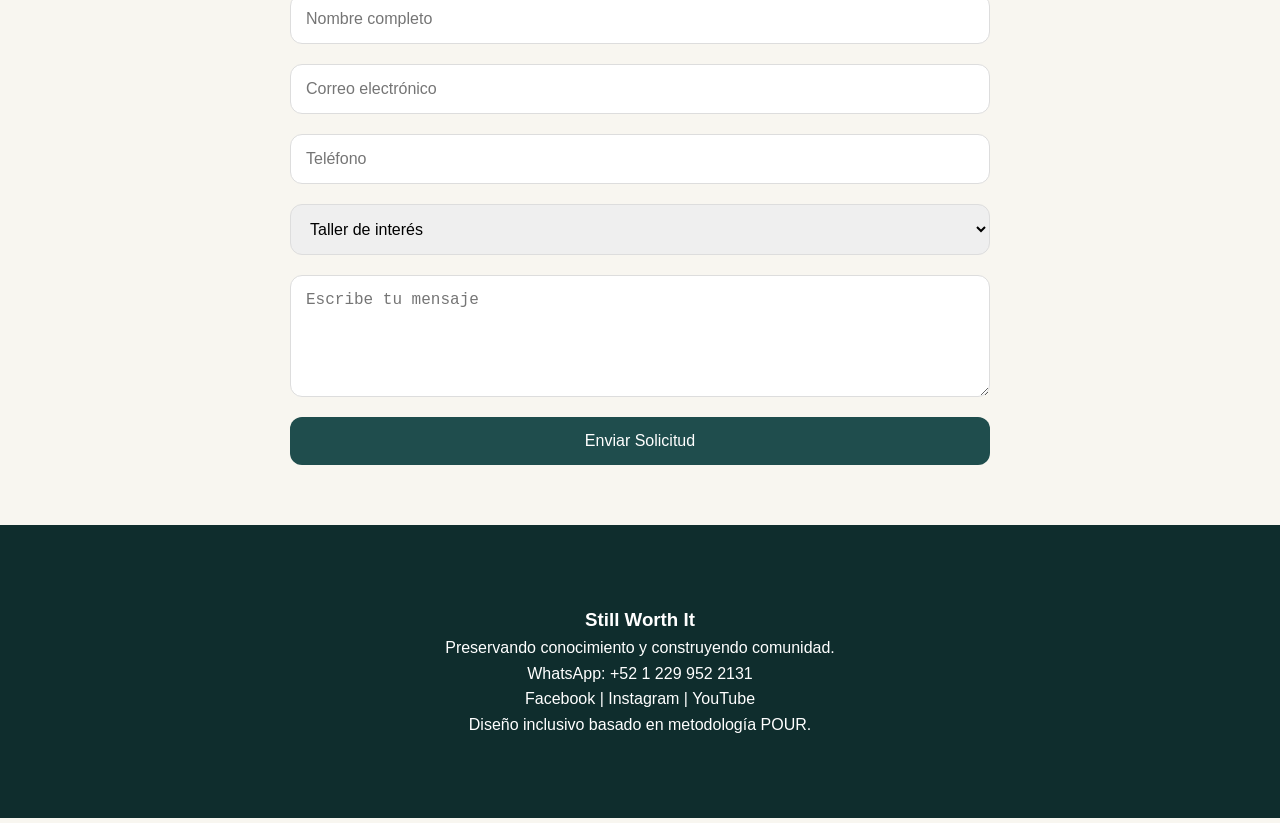
==== commit 08ccdb6a: "Actualización de contenido" ====
--- a/index.html
+++ b/index.html
@@ -30,7 +30,6 @@
     <li><a href="#talleres">Talleres</a></li>
     <li><a href="#mentores">Maestros</a></li>
     <li><a href="#comunidad">Comunidad</a></li>
-    <li><a href="#pour">Metodología POUR</a></li>
     <li><a href="#faq">FAQ</a></li>
     <li><a href="#contacto">Contacto</a></li>
 </ul>
@@ -216,10 +215,10 @@
 
         <div class="card">
 
-            <img
-                class="mentor-img"
-                src="https://randomuser.me/api/portraits/women/68.jpg"
-                alt="María González">
+             <img
+    class="mentor-img"
+    src="https://images.unsplash.com/photo-1581579438747-1dc8d17bbce4"
+    alt="María González">
 
             <h3>María González</h3>
 
@@ -239,9 +238,9 @@
         <div class="card">
 
             <img
-                class="mentor-img"
-                src="https://randomuser.me/api/portraits/women/60.jpg"
-                alt="Josefina López">
+    class="mentor-img"
+    src="https://images.unsplash.com/photo-1546961329-78bef0414d7c"
+    alt="Josefina López">
 
             <h3>Josefina López</h3>
 
@@ -322,37 +321,6 @@
 </div>
 
 </section>
-    <!-- POUR -->
-
-    <section id="pour" class="section">
-
-        <h2>Metodología POUR</h2>
-
-        <div class="cards">
-
-            <div class="card">
-                <h3>👁 Perceptible</h3>
-                <p>Contrastes adecuados e imágenes descriptivas.</p>
-            </div>
-
-            <div class="card">
-                <h3>⌨ Operable</h3>
-                <p>Navegación accesible mediante teclado y controles visibles.</p>
-            </div>
-
-            <div class="card">
-                <h3>🧠 Comprensible</h3>
-                <p>Contenido organizado y fácil de entender.</p>
-            </div>
-
-            <div class="card">
-                <h3>⚙ Robusto</h3>
-                <p>Compatible con diferentes dispositivos y navegadores.</p>
-            </div>
-
-        </div>
-
-    </section>
 <section id="faq" class="section">
 
 <h2>Preguntas Frecuentes</h2>
